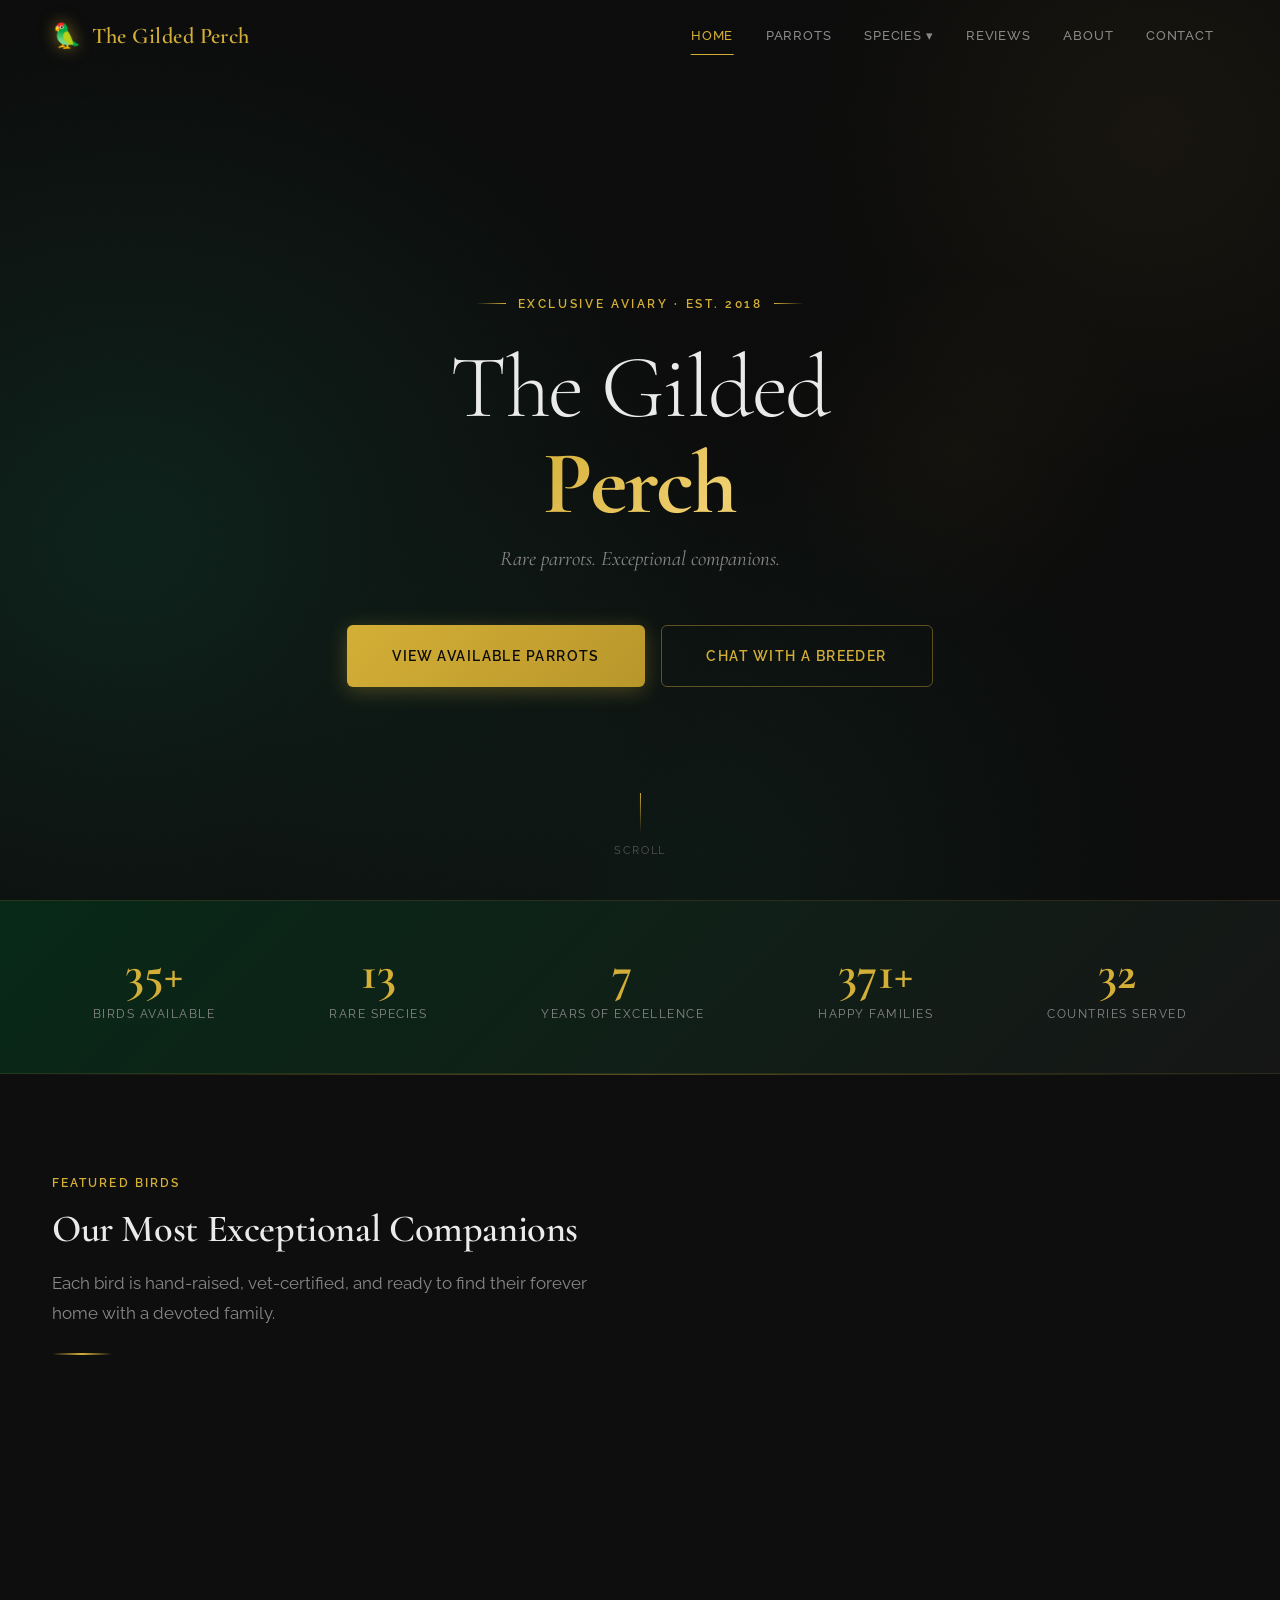
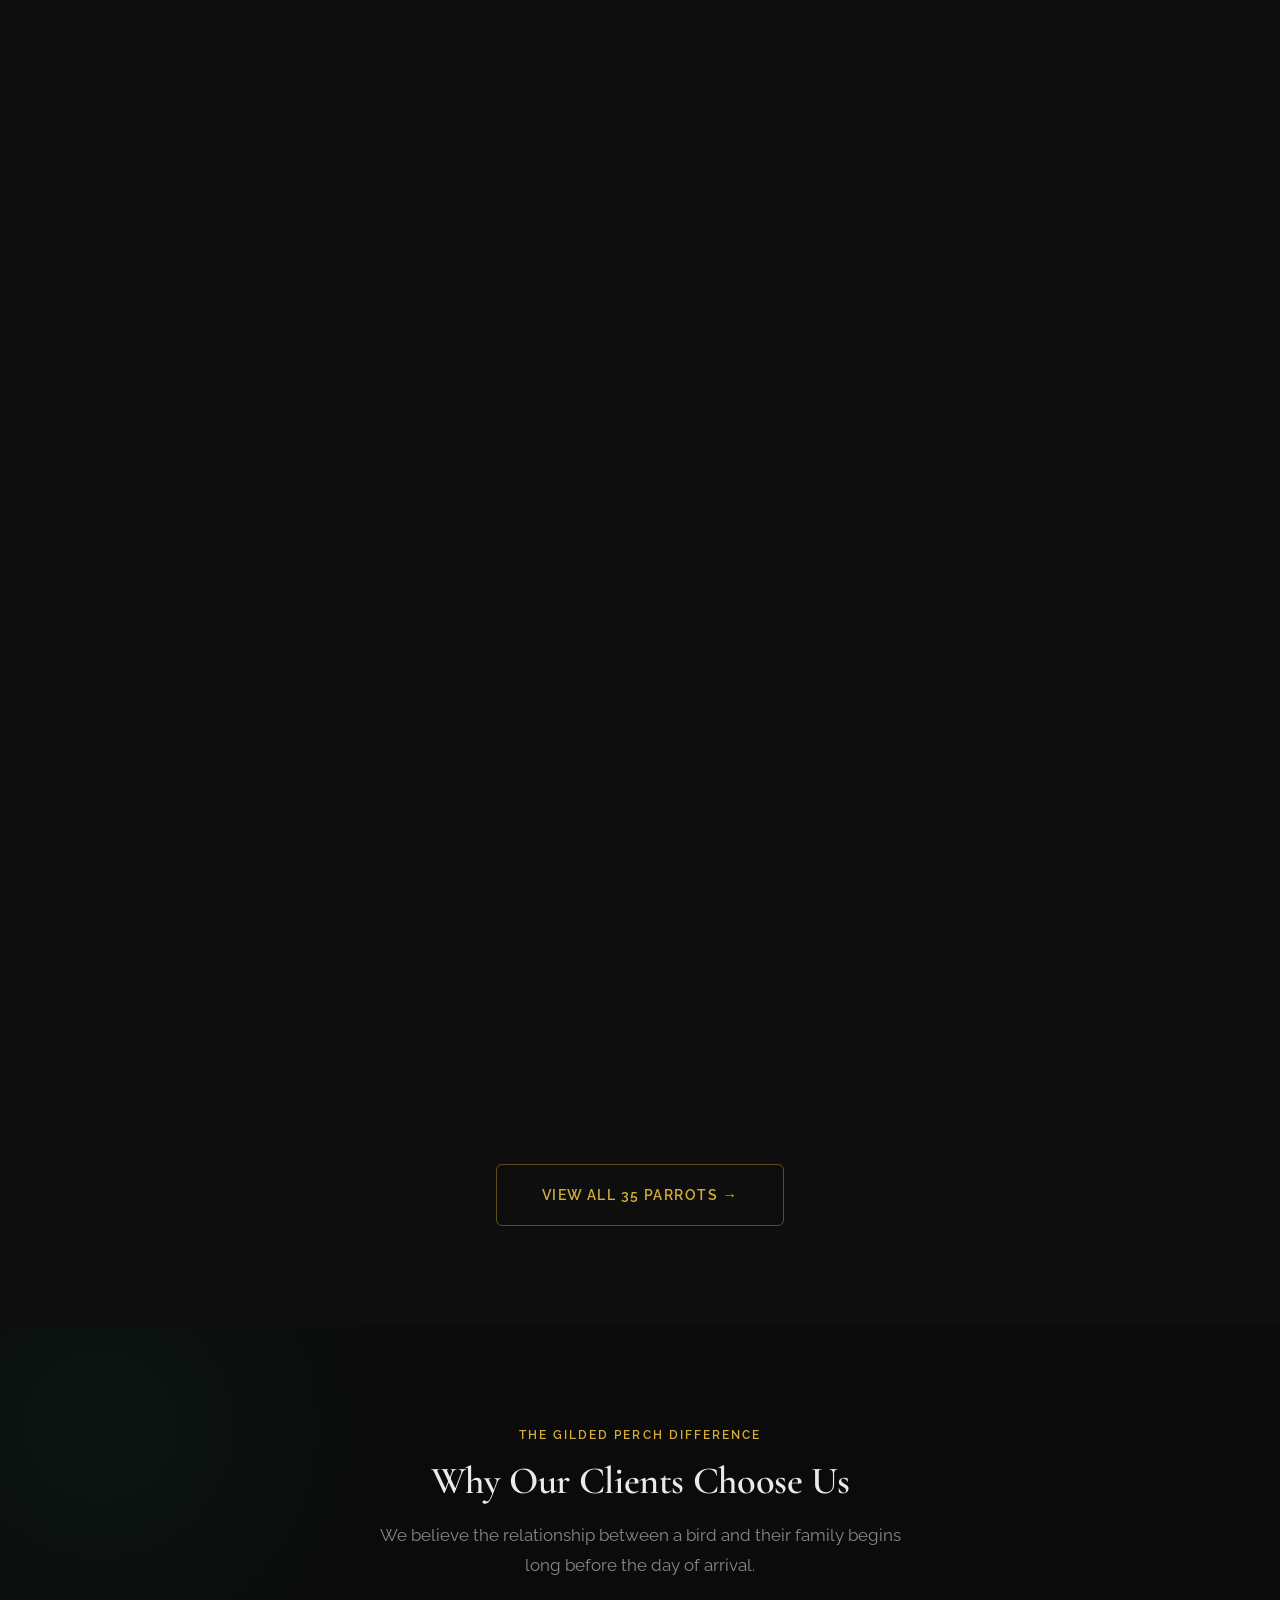
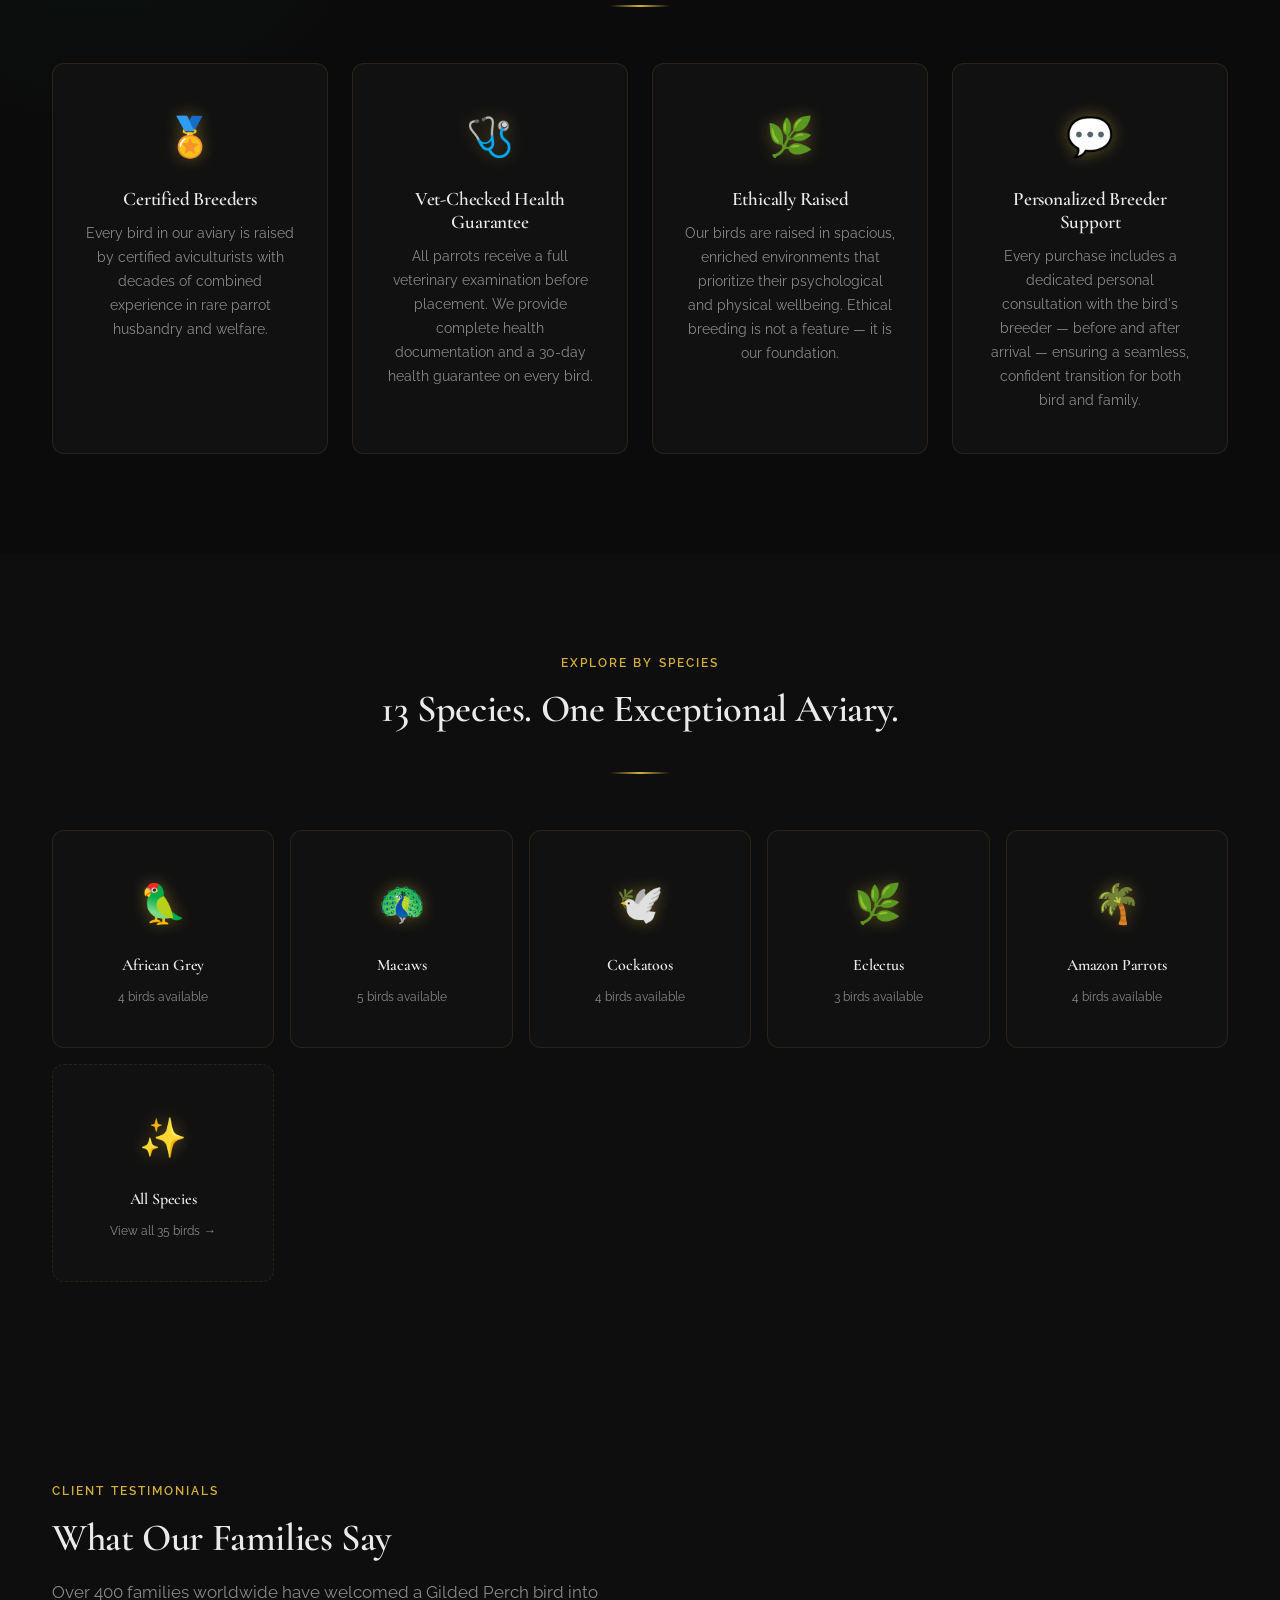
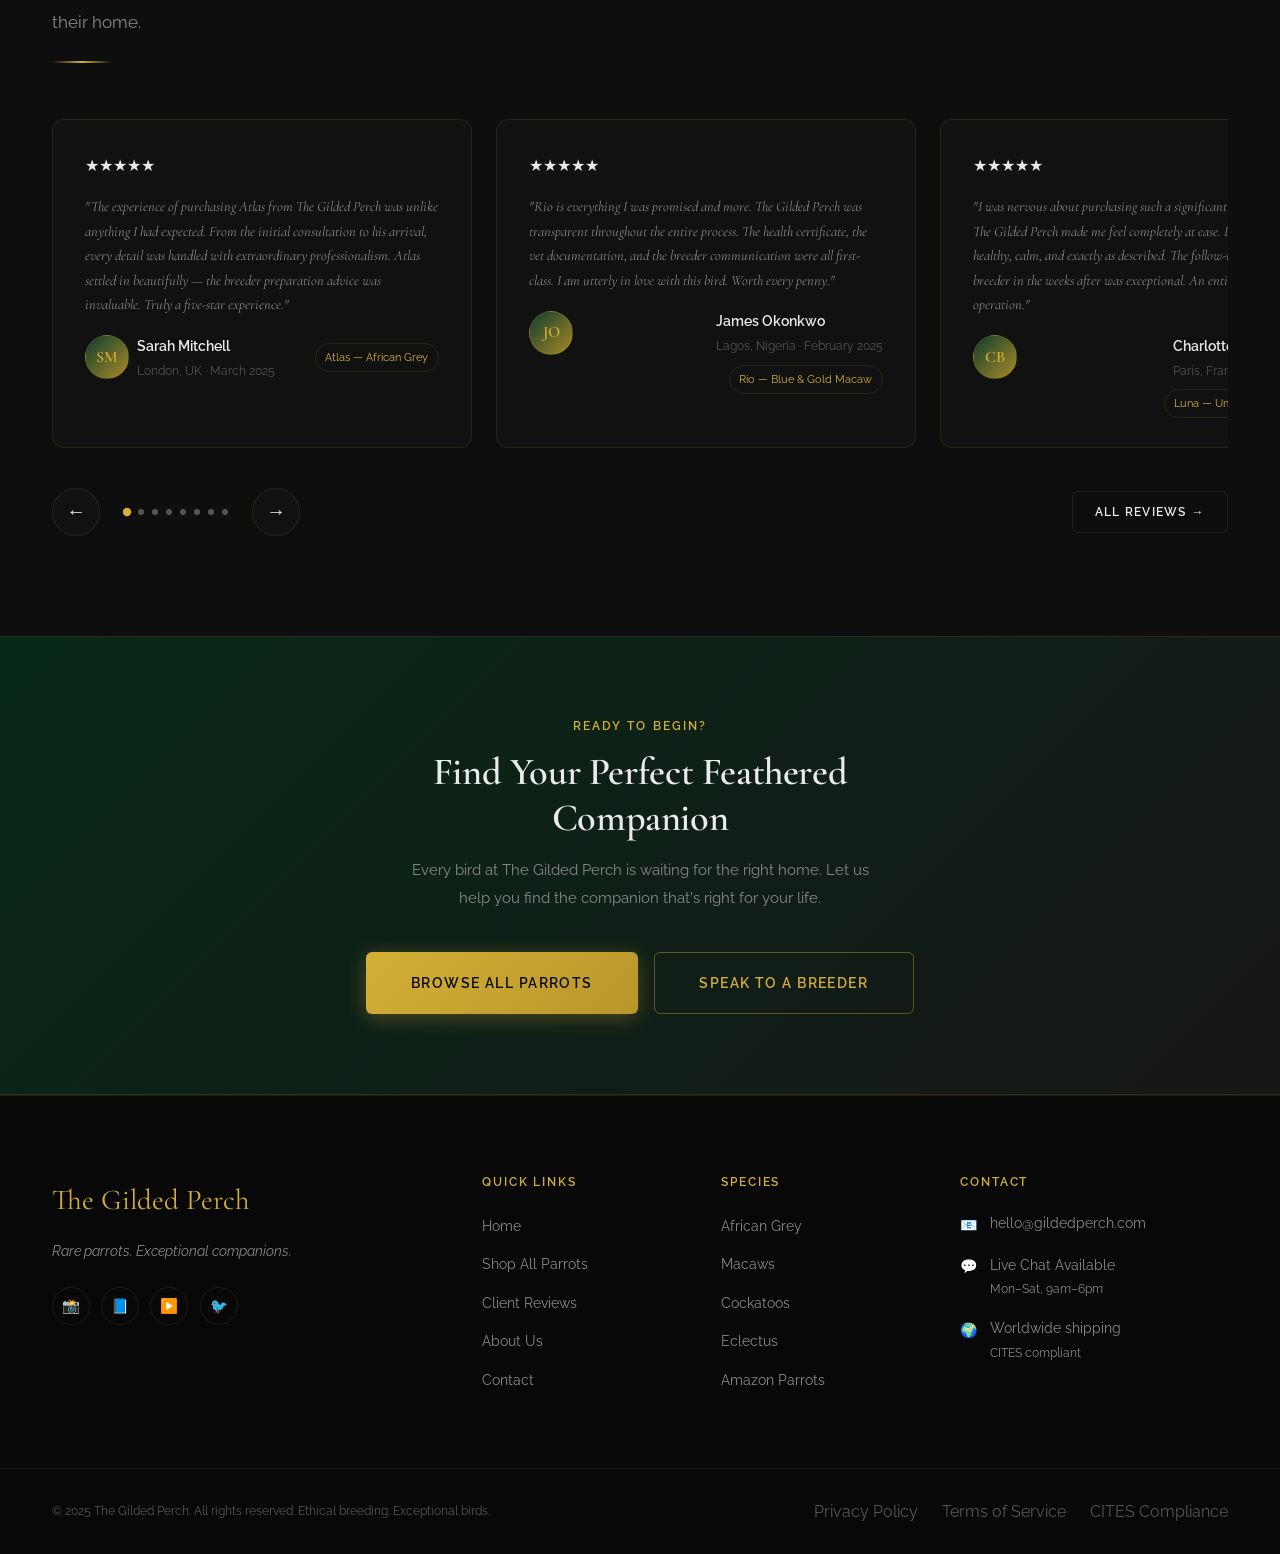
==== index.html @ 636ca077 "Add files via upload" ====
<!DOCTYPE html>
<html lang="en">
<head>
  <meta charset="UTF-8">
  <meta name="viewport" content="width=device-width, initial-scale=1.0">
  <meta name="description" content="The Gilded Perch — Exclusive online aviary offering rare, hand-raised parrots. African Greys, Macaws, Cockatoos, Eclectus and more. Ethically bred with lifetime breeder support.">
  <meta name="keywords" content="rare parrots for sale, African Grey parrot, Macaw for sale, Cockatoo, Eclectus, exotic birds, luxury aviary">
  <meta property="og:title" content="The Gilded Perch — Rare Parrots & Exceptional Companions">
  <meta property="og:description" content="Exclusive online aviary. Rare parrots, vet-certified health, personal breeder support.">
  <meta property="og:type" content="website">
  <title>The Gilded Perch — Rare Parrots & Exceptional Companions</title>
  <link rel="preconnect" href="https://fonts.googleapis.com">
  <link rel="preconnect" href="https://fonts.gstatic.com" crossorigin>
  <link rel="stylesheet" href="css/style.css">
  <!-- Tawk.to Live Chat -->
  <script type="text/javascript">
    var Tawk_API=Tawk_API||{}, Tawk_LoadStart=new Date();
    Tawk_API.onLoad = function() {
      Tawk_API.customStyle = {
        visibility: {
          desktop: { position: 'br', xOffset: 20, yOffset: 20 },
          mobile: { position: 'br', xOffset: 10, yOffset: 10 }
        }
      };
    };
    (function(){
      var s1=document.createElement("script"),s0=document.getElementsByTagName("script")[0];
      s1.async=true;
      s1.src='https://embed.tawk.to/69b69d5e1ff85f1c36fe4cf3/default';
      s1.charset='UTF-8';
      s1.setAttribute('crossorigin','*');
      s0.parentNode.insertBefore(s1,s0);
    })();
  </script>
  <!-- EmailJS -->
  <script src="https://cdn.jsdelivr.net/npm/@emailjs/browser@4/dist/email.min.js"></script>
  <script>emailjs.init("O_-rqFf7btgt78-zF");</script>
</head>
<body>

<!-- ══ NAVIGATION ══════════════════════════════════════════ -->
<nav class="nav" id="navbar" role="navigation" aria-label="Main navigation">
  <div class="nav-container">
    <a href="index.html" class="nav-logo" aria-label="The Gilded Perch Home">
      <span class="logo-icon" aria-hidden="true">🦜</span>
      <span class="logo-text">The Gilded Perch</span>
    </a>
    <ul class="nav-links" id="navLinks" role="menubar">
      <li role="none"><a href="index.html"  class="nav-link active" role="menuitem">Home</a></li>
      <li role="none"><a href="shop.html"   class="nav-link" role="menuitem">Parrots</a></li>
      <li class="dropdown" role="none">
        <a href="#" class="nav-link dropdown-toggle" role="menuitem" aria-haspopup="true">Species ▾</a>
        <ul class="dropdown-menu" role="menu">
          <li><a href="species/african-grey.html" role="menuitem">African Grey</a></li>
          <li><a href="species/macaws.html"        role="menuitem">Macaws</a></li>
          <li><a href="species/cockatoos.html"     role="menuitem">Cockatoos</a></li>
          <li><a href="species/eclectus.html"      role="menuitem">Eclectus</a></li>
          <li><a href="species/amazon.html"        role="menuitem">Amazon Parrots</a></li>
        </ul>
      </li>
      <li role="none"><a href="reviews.html" class="nav-link" role="menuitem">Reviews</a></li>
      <li role="none"><a href="about.html"   class="nav-link" role="menuitem">About</a></li>
      <li role="none"><a href="contact.html" class="nav-link" role="menuitem">Contact</a></li>
    </ul>
    <button class="nav-toggle" id="navToggle" aria-label="Toggle mobile menu" aria-expanded="false">
      <span></span><span></span><span></span>
    </button>
  </div>
</nav>

<!-- ══ HERO ════════════════════════════════════════════════ -->
<section class="hero" id="home" aria-label="Hero">
  <div class="hero-bg" aria-hidden="true"></div>
  <div class="hero-grain" aria-hidden="true"></div>

  <!-- Optional video background — add hero.mp4 to assets/ folder -->
  <!--
  <video class="hero-video" autoplay muted loop playsinline poster="assets/hero-poster.jpg" aria-hidden="true">
    <source src="assets/hero.mp4" type="video/mp4">
  </video>
  -->

  <!-- Animated bird silhouettes -->
  <div class="bird-silhouettes" aria-hidden="true">
    <svg class="bird-silhouette" viewBox="0 0 80 40" style="width:80px;height:40px;">
      <path d="M40 20 Q25 8 8 16 Q20 16 28 20 Q20 24 8 24 Q25 32 40 20Z M40 20 Q55 8 72 16 Q60 16 52 20 Q60 24 72 24 Q55 32 40 20Z"/>
    </svg>
    <svg class="bird-silhouette" viewBox="0 0 100 50" style="width:100px;height:50px;">
      <path d="M50 25 Q32 10 10 20 Q25 20 35 25 Q25 30 10 30 Q32 40 50 25Z M50 25 Q68 10 90 20 Q75 20 65 25 Q75 30 90 30 Q68 40 50 25Z"/>
    </svg>
    <svg class="bird-silhouette" viewBox="0 0 60 30" style="width:60px;height:30px;">
      <path d="M30 15 Q19 6 6 12 Q15 12 21 15 Q15 18 6 18 Q19 24 30 15Z M30 15 Q41 6 54 12 Q45 12 39 15 Q45 18 54 18 Q41 24 30 15Z"/>
    </svg>
    <svg class="bird-silhouette" viewBox="0 0 90 45" style="width:90px;height:45px;">
      <path d="M45 22 Q29 9 9 18 Q22 18 31 22 Q22 27 9 27 Q29 36 45 22Z M45 22 Q61 9 81 18 Q68 18 59 22 Q68 27 81 27 Q61 36 45 22Z"/>
    </svg>
  </div>

  <!-- Floating particles -->
  <div class="hero-particles" id="heroParticles" aria-hidden="true"></div>

  <!-- Content -->
  <div class="hero-content">
    <span class="hero-eyebrow">Exclusive Aviary · Est. 2018</span>
    <h1 class="hero-title">The Gilded<br><strong>Perch</strong></h1>
    <p class="hero-tagline">Rare parrots. Exceptional companions.</p>
    <div class="hero-buttons">
      <a href="shop.html" class="btn btn-gold btn-lg">View Available Parrots</a>
      <a href="contact.html" class="btn btn-outline btn-lg">Chat With a Breeder</a>
    </div>
  </div>

  <div class="hero-scroll" aria-hidden="true">
    <div class="scroll-line"></div>
    <span>Scroll</span>
  </div>
</section>

<!-- ══ STATS BAR ═══════════════════════════════════════════ -->
<div class="stats-bar">
  <div class="container">
    <div class="stats-grid">
      <div class="stat-item">
        <span class="stat-number" data-count="35" data-suffix="+">0+</span>
        <span class="stat-label">Birds Available</span>
      </div>
      <div class="stat-item">
        <span class="stat-number" data-count="13">0</span>
        <span class="stat-label">Rare Species</span>
      </div>
      <div class="stat-item">
        <span class="stat-number" data-count="7">0</span>
        <span class="stat-label">Years of Excellence</span>
      </div>
      <div class="stat-item">
        <span class="stat-number" data-count="400" data-suffix="+">0+</span>
        <span class="stat-label">Happy Families</span>
      </div>
      <div class="stat-item">
        <span class="stat-number" data-count="32">0</span>
        <span class="stat-label">Countries Served</span>
      </div>
    </div>
  </div>
</div>

<!-- ══ FEATURED PARROTS ═════════════════════════════════════ -->
<section class="featured-section section" id="featured" aria-labelledby="featuredTitle">
  <div class="container">
    <div class="section-header">
      <span class="section-label">Featured Birds</span>
      <h2 class="section-title" id="featuredTitle">Our Most Exceptional Companions</h2>
      <p class="section-subtitle">Each bird is hand-raised, vet-certified, and ready to find their forever home with a devoted family.</p>
      <span class="gold-divider left"></span>
    </div>
    <div class="featured-grid" id="featuredGrid" aria-label="Featured parrots">
      <!-- Dynamically populated by main.js -->
    </div>
    <div style="text-align:center;margin-top:3rem;">
      <a href="shop.html" class="btn btn-outline btn-lg">View All 35 Parrots →</a>
    </div>
  </div>
</section>

<!-- ══ WHY CHOOSE US ════════════════════════════════════════ -->
<section class="why-section section" id="why" aria-labelledby="whyTitle">
  <div class="container">
    <div class="section-header centered">
      <span class="section-label">The Gilded Perch Difference</span>
      <h2 class="section-title" id="whyTitle">Why Our Clients Choose Us</h2>
      <p class="section-subtitle">We believe the relationship between a bird and their family begins long before the day of arrival.</p>
      <span class="gold-divider"></span>
    </div>
    <div class="why-grid">
      <div class="why-card reveal stagger-1">
        <span class="why-icon" aria-hidden="true">🏅</span>
        <h3>Certified Breeders</h3>
        <p>Every bird in our aviary is raised by certified aviculturists with decades of combined experience in rare parrot husbandry and welfare.</p>
      </div>
      <div class="why-card reveal stagger-2">
        <span class="why-icon" aria-hidden="true">🩺</span>
        <h3>Vet-Checked Health Guarantee</h3>
        <p>All parrots receive a full veterinary examination before placement. We provide complete health documentation and a 30-day health guarantee on every bird.</p>
      </div>
      <div class="why-card reveal stagger-3">
        <span class="why-icon" aria-hidden="true">🌿</span>
        <h3>Ethically Raised</h3>
        <p>Our birds are raised in spacious, enriched environments that prioritize their psychological and physical wellbeing. Ethical breeding is not a feature — it is our foundation.</p>
      </div>
      <div class="why-card reveal stagger-4">
        <span class="why-icon" aria-hidden="true">💬</span>
        <h3>Personalized Breeder Support</h3>
        <p>Every purchase includes a dedicated personal consultation with the bird's breeder — before and after arrival — ensuring a seamless, confident transition for both bird and family.</p>
      </div>
    </div>
  </div>
</section>

<!-- ══ SPECIES SHOWCASE ══════════════════════════════════════ -->
<section class="section" style="background:var(--bg-section);" aria-labelledby="speciesShowcaseTitle">
  <div class="container">
    <div class="section-header centered">
      <span class="section-label">Explore by Species</span>
      <h2 class="section-title" id="speciesShowcaseTitle">13 Species. One Exceptional Aviary.</h2>
      <span class="gold-divider"></span>
    </div>
    <div style="display:grid;grid-template-columns:repeat(auto-fill,minmax(200px,1fr));gap:1rem;margin-top:1rem;">
      <a href="species/african-grey.html" class="why-card reveal stagger-1" style="text-decoration:none;cursor:pointer;">
        <span class="why-icon">🦜</span>
        <h3 style="font-size:1rem;">African Grey</h3>
        <p style="font-size:0.78rem;">4 birds available</p>
      </a>
      <a href="species/macaws.html" class="why-card reveal stagger-2" style="text-decoration:none;cursor:pointer;">
        <span class="why-icon">🦚</span>
        <h3 style="font-size:1rem;">Macaws</h3>
        <p style="font-size:0.78rem;">5 birds available</p>
      </a>
      <a href="species/cockatoos.html" class="why-card reveal stagger-3" style="text-decoration:none;cursor:pointer;">
        <span class="why-icon">🕊️</span>
        <h3 style="font-size:1rem;">Cockatoos</h3>
        <p style="font-size:0.78rem;">4 birds available</p>
      </a>
      <a href="species/eclectus.html" class="why-card reveal stagger-4" style="text-decoration:none;cursor:pointer;">
        <span class="why-icon">🌿</span>
        <h3 style="font-size:1rem;">Eclectus</h3>
        <p style="font-size:0.78rem;">3 birds available</p>
      </a>
      <a href="species/amazon.html" class="why-card reveal stagger-1" style="text-decoration:none;cursor:pointer;">
        <span class="why-icon">🌴</span>
        <h3 style="font-size:1rem;">Amazon Parrots</h3>
        <p style="font-size:0.78rem;">4 birds available</p>
      </a>
      <a href="shop.html" class="why-card reveal stagger-2" style="text-decoration:none;cursor:pointer;border-style:dashed;">
        <span class="why-icon">✨</span>
        <h3 style="font-size:1rem;">All Species</h3>
        <p style="font-size:0.78rem;">View all 35 birds →</p>
      </a>
    </div>
  </div>
</section>

<!-- ══ GOOGLE REVIEWS ════════════════════════════════════════ -->
<section class="reviews-section section" id="reviews" aria-labelledby="reviewsTitle">
  <div class="container">
    <div class="section-header">
      <span class="section-label">Client Testimonials</span>
      <h2 class="section-title" id="reviewsTitle">What Our Families Say</h2>
      <p class="section-subtitle">Over 400 families worldwide have welcomed a Gilded Perch bird into their home.</p>
      <span class="gold-divider left"></span>
    </div>

    <div class="reviews-slider-wrapper">
      <div class="reviews-track" id="reviewsTrack" style="transition:transform 0.6s cubic-bezier(0.4,0,0.2,1);">
        <!-- Dynamically populated by main.js -->
      </div>
    </div>

    <div class="slider-controls">
      <button class="slider-btn" id="sliderPrev" aria-label="Previous review">←</button>
      <div class="slider-dots" id="sliderDots" role="tablist" aria-label="Review navigation"></div>
      <button class="slider-btn" id="sliderNext" aria-label="Next review">→</button>
      <a href="reviews.html" class="btn btn-ghost btn-sm" style="margin-left:auto;">All Reviews →</a>
    </div>
  </div>
</section>

<!-- ══ CTA BANNER ═══════════════════════════════════════════ -->
<section style="background:linear-gradient(135deg,var(--secondary-dim) 0%,var(--bg-elevated) 100%);padding:80px 0;border-top:1px solid var(--border);border-bottom:1px solid var(--border);" aria-label="Call to action">
  <div class="container" style="text-align:center;">
    <span class="section-label">Ready to Begin?</span>
    <h2 class="section-title" style="max-width:500px;margin:0 auto 1rem;">Find Your Perfect Feathered Companion</h2>
    <p style="max-width:480px;margin:0 auto 2.5rem;color:var(--text-muted);font-size:0.95rem;">Every bird at The Gilded Perch is waiting for the right home. Let us help you find the companion that's right for your life.</p>
    <div style="display:flex;gap:1rem;justify-content:center;flex-wrap:wrap;">
      <a href="shop.html" class="btn btn-gold btn-lg">Browse All Parrots</a>
      <a href="contact.html" class="btn btn-outline btn-lg">Speak to a Breeder</a>
    </div>
  </div>
</section>

<!-- ══ FOOTER ════════════════════════════════════════════════ -->
<footer class="footer" role="contentinfo">
  <div class="container">
    <div class="footer-grid">
      <div>
        <div class="footer-logo-text">The Gilded Perch</div>
        <p class="footer-tagline">Rare parrots. Exceptional companions.</p>
        <div class="footer-social">
          <a href="#" class="social-link" aria-label="Instagram">📸</a>
          <a href="#" class="social-link" aria-label="Facebook">📘</a>
          <a href="#" class="social-link" aria-label="YouTube">▶️</a>
          <a href="#" class="social-link" aria-label="Twitter">🐦</a>
        </div>
      </div>
      <div class="footer-col">
        <h4>Quick Links</h4>
        <ul>
          <li><a href="index.html">Home</a></li>
          <li><a href="shop.html">Shop All Parrots</a></li>
          <li><a href="reviews.html">Client Reviews</a></li>
          <li><a href="about.html">About Us</a></li>
          <li><a href="contact.html">Contact</a></li>
        </ul>
      </div>
      <div class="footer-col">
        <h4>Species</h4>
        <ul>
          <li><a href="species/african-grey.html">African Grey</a></li>
          <li><a href="species/macaws.html">Macaws</a></li>
          <li><a href="species/cockatoos.html">Cockatoos</a></li>
          <li><a href="species/eclectus.html">Eclectus</a></li>
          <li><a href="species/amazon.html">Amazon Parrots</a></li>
        </ul>
      </div>
      <div class="footer-col">
        <h4>Contact</h4>
        <div class="footer-contact-item">
          <span class="icon">📧</span>
          <span>hello@gildedperch.com</span>
        </div>
        <div class="footer-contact-item">
          <span class="icon">💬</span>
          <span>Live Chat Available<br><small>Mon–Sat, 9am–6pm</small></span>
        </div>
        <div class="footer-contact-item">
          <span class="icon">🌍</span>
          <span>Worldwide shipping<br><small>CITES compliant</small></span>
        </div>
      </div>
    </div>
  </div>
  <div class="footer-bottom">
    <div class="container" style="display:flex;align-items:center;justify-content:space-between;flex-wrap:wrap;gap:1rem;width:100%;">
      <p>© 2025 The Gilded Perch. All rights reserved. Ethical breeding. Exceptional birds.</p>
      <div class="footer-bottom-links">
        <a href="#">Privacy Policy</a>
        <a href="#">Terms of Service</a>
        <a href="#">CITES Compliance</a>
      </div>
    </div>
  </div>
</footer>

<!-- Scripts -->
<script src="js/data.js"></script>
<script src="js/main.js"></script>
</body>
</html>
---- css/style.css ----
/* ============================================================
   THE GILDED PERCH — Master Stylesheet
   Luxury Dark-Theme Exotic Bird Boutique
   ============================================================ */

@import url('https://fonts.googleapis.com/css2?family=Cormorant+Garamond:ital,wght@0,300;0,400;0,600;0,700;1,300;1,400&family=Raleway:wght@300;400;500;600&display=swap');

/* ── 1. CSS VARIABLES ──────────────────────────────────────── */
:root {
  --bg:           #0B0B0B;
  --bg-card:      #111111;
  --bg-elevated:  #161616;
  --bg-section:   #0e0e0e;
  --accent:       #D4AF37;
  --accent-dim:   #a88a26;
  --accent-glow:  rgba(212, 175, 55, 0.15);
  --accent-glow2: rgba(212, 175, 55, 0.08);
  --secondary:    #0F3D2E;
  --secondary-dim:#082918;
  --text:         #EAEAEA;
  --text-muted:   #888888;
  --text-dim:     #555555;
  --border:       rgba(212, 175, 55, 0.12);
  --border-hover: rgba(212, 175, 55, 0.40);
  --shadow-sm:    0 4px 16px rgba(0,0,0,0.4);
  --shadow-md:    0 8px 32px rgba(0,0,0,0.5);
  --shadow-lg:    0 20px 60px rgba(0,0,0,0.6);
  --shadow-gold:  0 20px 60px rgba(212, 175, 55, 0.12);
  --radius-sm:    6px;
  --radius:       12px;
  --radius-lg:    20px;
  --font-serif:   'Cormorant Garamond', Georgia, serif;
  --font-sans:    'Raleway', sans-serif;
  --nav-h:        72px;
  --transition:   0.3s cubic-bezier(0.4, 0, 0.2, 1);
  --transition-slow: 0.6s cubic-bezier(0.4, 0, 0.2, 1);
}

/* ── 2. RESET & BASE ───────────────────────────────────────── */
*, *::before, *::after { box-sizing: border-box; margin: 0; padding: 0; }

html {
  scroll-behavior: smooth;
  font-size: 16px;
  -webkit-text-size-adjust: 100%;
}

body {
  background-color: var(--bg);
  color: var(--text);
  font-family: var(--font-sans);
  font-weight: 400;
  line-height: 1.7;
  overflow-x: hidden;
  -webkit-font-smoothing: antialiased;
  -moz-osx-font-smoothing: grayscale;
}

img { display: block; max-width: 100%; height: auto; }
a { color: inherit; text-decoration: none; }
ul { list-style: none; }
button { cursor: pointer; border: none; background: none; font-family: inherit; }
input, select, textarea { font-family: inherit; font-size: inherit; }

/* ── 3. CUSTOM SCROLLBAR ───────────────────────────────────── */
::-webkit-scrollbar { width: 6px; }
::-webkit-scrollbar-track { background: var(--bg); }
::-webkit-scrollbar-thumb { background: var(--accent-dim); border-radius: 3px; }
::-webkit-scrollbar-thumb:hover { background: var(--accent); }

/* ── 4. TYPOGRAPHY ─────────────────────────────────────────── */
h1, h2, h3, h4, h5, h6 {
  font-family: var(--font-serif);
  font-weight: 600;
  line-height: 1.2;
  color: var(--text);
  letter-spacing: -0.01em;
}
h1 { font-size: clamp(2.4rem, 5vw, 4.2rem); }
h2 { font-size: clamp(1.8rem, 3vw, 2.8rem); }
h3 { font-size: clamp(1.3rem, 2vw, 1.8rem); }
h4 { font-size: 1.2rem; font-weight: 500; }

p { color: var(--text-muted); line-height: 1.8; }
strong { color: var(--text); font-weight: 600; }

.section-label {
  font-family: var(--font-sans);
  font-size: 0.72rem;
  font-weight: 600;
  letter-spacing: 0.18em;
  text-transform: uppercase;
  color: var(--accent);
  display: block;
  margin-bottom: 0.8rem;
}

.section-title {
  font-family: var(--font-serif);
  margin-bottom: 1rem;
}

.section-subtitle {
  color: var(--text-muted);
  font-size: 1.05rem;
  max-width: 560px;
  line-height: 1.8;
}

/* ── 5. LAYOUT UTILITIES ───────────────────────────────────── */
.container {
  max-width: 1240px;
  margin: 0 auto;
  padding: 0 2rem;
}
.container-wide {
  max-width: 1440px;
  margin: 0 auto;
  padding: 0 2rem;
}

.section {
  padding: 100px 0;
}
.section-header {
  margin-bottom: 3.5rem;
}
.section-header.centered {
  text-align: center;
  display: flex;
  flex-direction: column;
  align-items: center;
}

.gold-divider {
  display: block;
  width: 60px;
  height: 2px;
  background: linear-gradient(90deg, transparent, var(--accent), transparent);
  margin: 1.5rem auto 0;
}
.gold-divider.left { margin-left: 0; }

/* ── 6. BUTTONS ────────────────────────────────────────────── */
.btn {
  display: inline-flex;
  align-items: center;
  gap: 0.5rem;
  padding: 0.85rem 2.2rem;
  border-radius: var(--radius-sm);
  font-family: var(--font-sans);
  font-size: 0.85rem;
  font-weight: 600;
  letter-spacing: 0.1em;
  text-transform: uppercase;
  transition: var(--transition);
  position: relative;
  overflow: hidden;
  white-space: nowrap;
}

.btn::before {
  content: '';
  position: absolute;
  inset: 0;
  background: rgba(255,255,255,0.05);
  opacity: 0;
  transition: opacity var(--transition);
}
.btn:hover::before { opacity: 1; }

.btn-gold {
  background: linear-gradient(135deg, var(--accent) 0%, #B8962A 100%);
  color: #0B0B0B;
  box-shadow: 0 4px 20px rgba(212,175,55,0.3);
}
.btn-gold:hover {
  box-shadow: 0 8px 32px rgba(212,175,55,0.5);
  transform: translateY(-2px);
}
.btn-gold:active { transform: translateY(0); }

.btn-outline {
  background: transparent;
  color: var(--accent);
  border: 1px solid var(--border-hover);
}
.btn-outline:hover {
  background: var(--accent-glow);
  border-color: var(--accent);
  transform: translateY(-2px);
}

.btn-ghost {
  background: transparent;
  color: var(--text);
  border: 1px solid var(--border);
}
.btn-ghost:hover {
  border-color: var(--accent);
  color: var(--accent);
}

.btn-lg {
  padding: 1.1rem 2.8rem;
  font-size: 0.9rem;
}
.btn-sm {
  padding: 0.6rem 1.4rem;
  font-size: 0.78rem;
}
.btn-full { width: 100%; justify-content: center; }

/* ── 7. NAVBAR ─────────────────────────────────────────────── */
.nav {
  position: fixed;
  top: 0;
  left: 0;
  right: 0;
  z-index: 1000;
  height: var(--nav-h);
  transition: background var(--transition), box-shadow var(--transition), backdrop-filter var(--transition);
}

.nav.scrolled {
  background: rgba(11,11,11,0.92);
  backdrop-filter: blur(20px);
  -webkit-backdrop-filter: blur(20px);
  box-shadow: 0 1px 0 var(--border), 0 8px 32px rgba(0,0,0,0.4);
}

.nav-container {
  max-width: 1240px;
  margin: 0 auto;
  padding: 0 2rem;
  height: 100%;
  display: flex;
  align-items: center;
  justify-content: space-between;
}

.nav-logo {
  display: flex;
  align-items: center;
  gap: 0.6rem;
  transition: opacity var(--transition);
}
.nav-logo:hover { opacity: 0.85; }

.logo-icon {
  font-size: 1.5rem;
  filter: drop-shadow(0 0 8px rgba(212,175,55,0.6));
}

.logo-text {
  font-family: var(--font-serif);
  font-size: 1.4rem;
  font-weight: 600;
  color: var(--accent);
  letter-spacing: 0.02em;
}

.nav-links {
  display: flex;
  align-items: center;
  gap: 0.25rem;
}

.nav-link {
  display: inline-block;
  padding: 0.5rem 0.9rem;
  font-size: 0.82rem;
  font-weight: 500;
  letter-spacing: 0.06em;
  text-transform: uppercase;
  color: var(--text-muted);
  transition: color var(--transition);
  position: relative;
}
.nav-link::after {
  content: '';
  position: absolute;
  bottom: 0;
  left: 50%;
  transform: translateX(-50%);
  width: 0;
  height: 1px;
  background: var(--accent);
  transition: width var(--transition);
}
.nav-link:hover, .nav-link.active { color: var(--accent); }
.nav-link:hover::after, .nav-link.active::after { width: 60%; }

/* Dropdown */
.dropdown { position: relative; }
.dropdown-menu {
  position: absolute;
  top: calc(100% + 0.5rem);
  left: 0;
  background: rgba(17,17,17,0.97);
  border: 1px solid var(--border);
  border-radius: var(--radius);
  min-width: 220px;
  padding: 0.5rem;
  opacity: 0;
  visibility: hidden;
  transform: translateY(-8px);
  transition: opacity var(--transition), transform var(--transition), visibility var(--transition);
  backdrop-filter: blur(20px);
  box-shadow: var(--shadow-md);
}
.dropdown:hover .dropdown-menu {
  opacity: 1;
  visibility: visible;
  transform: translateY(0);
}
.dropdown-menu a {
  display: block;
  padding: 0.6rem 1rem;
  font-size: 0.83rem;
  color: var(--text-muted);
  border-radius: var(--radius-sm);
  transition: background var(--transition), color var(--transition);
  letter-spacing: 0.03em;
}
.dropdown-menu a:hover {
  background: var(--accent-glow);
  color: var(--accent);
}

/* Mobile toggle */
.nav-toggle {
  display: none;
  flex-direction: column;
  gap: 5px;
  padding: 8px;
  cursor: pointer;
  z-index: 10;
}
.nav-toggle span {
  display: block;
  width: 24px;
  height: 1.5px;
  background: var(--text);
  transition: var(--transition);
  transform-origin: center;
}
.nav-toggle.open span:nth-child(1) { transform: translateY(6.5px) rotate(45deg); }
.nav-toggle.open span:nth-child(2) { opacity: 0; transform: scaleX(0); }
.nav-toggle.open span:nth-child(3) { transform: translateY(-6.5px) rotate(-45deg); }

/* ── 8. HERO SECTION ───────────────────────────────────────── */
.hero {
  position: relative;
  min-height: 100vh;
  display: flex;
  align-items: center;
  justify-content: center;
  overflow: hidden;
  background: var(--bg);
}

.hero-bg {
  position: absolute;
  inset: 0;
  background:
    radial-gradient(ellipse 70% 90% at 10% 60%, rgba(15,61,46,0.45) 0%, transparent 65%),
    radial-gradient(ellipse 50% 70% at 90% 15%, rgba(212,175,55,0.06) 0%, transparent 55%),
    radial-gradient(ellipse 60% 80% at 55% 95%, rgba(15,61,46,0.25) 0%, transparent 60%),
    radial-gradient(ellipse 30% 40% at 75% 50%, rgba(212,175,55,0.04) 0%, transparent 50%);
  animation: ambientPulse 14s ease-in-out infinite alternate;
}

@keyframes ambientPulse {
  0%   { opacity: 0.8; transform: scale(1); }
  100% { opacity: 1;   transform: scale(1.04); }
}

/* Animated gold grain overlay */
.hero-grain {
  position: absolute;
  inset: 0;
  background-image: url("data:image/svg+xml,%3Csvg viewBox='0 0 512 512' xmlns='http://www.w3.org/2000/svg'%3E%3Cfilter id='n'%3E%3CfeTurbulence type='fractalNoise' baseFrequency='0.75' numOctaves='4' stitchTiles='stitch'/%3E%3C/filter%3E%3Crect width='100%25' height='100%25' filter='url(%23n)' opacity='0.035'/%3E%3C/svg%3E");
  opacity: 0.4;
  pointer-events: none;
}

/* Video background (optional — replace src) */
.hero-video {
  position: absolute;
  inset: 0;
  width: 100%;
  height: 100%;
  object-fit: cover;
  opacity: 0.25;
  z-index: 0;
}

/* Bird silhouettes */
.bird-silhouettes {
  position: absolute;
  inset: 0;
  pointer-events: none;
  overflow: hidden;
}
.bird-silhouette {
  position: absolute;
  opacity: 0;
  fill: var(--accent);
  animation: birdFly linear infinite;
}
.bird-silhouette:nth-child(1) { top: 20%; animation-duration: 28s; animation-delay: 0s;   transform: scale(0.8); }
.bird-silhouette:nth-child(2) { top: 45%; animation-duration: 35s; animation-delay: 7s;   transform: scale(1.1); }
.bird-silhouette:nth-child(3) { top: 65%; animation-duration: 32s; animation-delay: 14s;  transform: scale(0.6); }
.bird-silhouette:nth-child(4) { top: 30%; animation-duration: 40s; animation-delay: 20s;  transform: scale(0.9); }

@keyframes birdFly {
  0%   { transform: translateX(-250px) translateY(0)    scaleX(-1); opacity: 0; }
  5%   { opacity: 0.06; }
  95%  { opacity: 0.06; }
  100% { transform: translateX(calc(100vw + 250px)) translateY(-80px) scaleX(-1); opacity: 0; }
}

/* Floating gold particles */
.hero-particles {
  position: absolute;
  inset: 0;
  pointer-events: none;
}
.particle {
  position: absolute;
  width: 2px;
  height: 2px;
  background: var(--accent);
  border-radius: 50%;
  opacity: 0;
  animation: particleFloat linear infinite;
}
@keyframes particleFloat {
  0%   { transform: translateY(100vh) scale(0); opacity: 0; }
  10%  { opacity: 0.6; }
  90%  { opacity: 0.2; }
  100% { transform: translateY(-100px) scale(1); opacity: 0; }
}

.hero-content {
  position: relative;
  z-index: 2;
  text-align: center;
  max-width: 800px;
  padding: 0 2rem;
  padding-top: var(--nav-h);
}

.hero-eyebrow {
  display: inline-flex;
  align-items: center;
  gap: 0.7rem;
  font-size: 0.75rem;
  font-weight: 600;
  letter-spacing: 0.22em;
  text-transform: uppercase;
  color: var(--accent);
  margin-bottom: 1.6rem;
  opacity: 0;
  animation: fadeUp 0.8s 0.3s forwards;
}
.hero-eyebrow::before,
.hero-eyebrow::after {
  content: '';
  display: block;
  width: 30px;
  height: 1px;
  background: linear-gradient(90deg, transparent, var(--accent));
}
.hero-eyebrow::after { transform: rotate(180deg); }

.hero-title {
  font-family: var(--font-serif);
  font-size: clamp(3rem, 7vw, 6rem);
  font-weight: 300;
  color: var(--text);
  line-height: 1.08;
  letter-spacing: -0.02em;
  margin-bottom: 0.4rem;
  opacity: 0;
  animation: fadeUp 0.8s 0.5s forwards;
}

.hero-title strong {
  font-weight: 700;
  background: linear-gradient(135deg, var(--accent) 0%, #F0D070 50%, var(--accent) 100%);
  background-size: 200% auto;
  -webkit-background-clip: text;
  -webkit-text-fill-color: transparent;
  background-clip: text;
  animation: shimmerText 4s linear 1.5s infinite;
}

@keyframes shimmerText {
  0%   { background-position: 0% center; }
  100% { background-position: 200% center; }
}

.hero-tagline {
  font-family: var(--font-serif);
  font-size: clamp(1rem, 2vw, 1.3rem);
  font-style: italic;
  color: var(--text-muted);
  margin-bottom: 3rem;
  opacity: 0;
  animation: fadeUp 0.8s 0.7s forwards;
}

.hero-buttons {
  display: flex;
  gap: 1rem;
  justify-content: center;
  flex-wrap: wrap;
  opacity: 0;
  animation: fadeUp 0.8s 0.9s forwards;
}

.hero-scroll {
  position: absolute;
  bottom: 2.5rem;
  left: 50%;
  transform: translateX(-50%);
  z-index: 2;
  display: flex;
  flex-direction: column;
  align-items: center;
  gap: 0.5rem;
  font-size: 0.7rem;
  letter-spacing: 0.15em;
  text-transform: uppercase;
  color: var(--text-dim);
  animation: fadeIn 1s 1.5s both;
}
.scroll-line {
  width: 1px;
  height: 40px;
  background: linear-gradient(180deg, var(--accent), transparent);
  animation: scrollPulse 2s ease-in-out infinite;
}
@keyframes scrollPulse {
  0%, 100% { opacity: 0.3; transform: scaleY(1); }
  50%       { opacity: 1;   transform: scaleY(1.1); }
}

/* ── 9. FEATURED PARROTS ───────────────────────────────────── */
.featured-section {
  background: var(--bg-section);
  position: relative;
}
.featured-section::before {
  content: '';
  position: absolute;
  top: 0;
  left: 0;
  right: 0;
  height: 1px;
  background: linear-gradient(90deg, transparent, var(--border-hover), transparent);
}

.featured-grid {
  display: grid;
  grid-template-columns: repeat(auto-fill, minmax(300px, 1fr));
  gap: 1.5rem;
}

/* ── 10. PARROT CARDS ──────────────────────────────────────── */
.parrot-card {
  background: var(--bg-card);
  border: 1px solid var(--border);
  border-radius: var(--radius);
  overflow: hidden;
  transition: transform var(--transition), box-shadow var(--transition), border-color var(--transition);
  display: flex;
  flex-direction: column;
  position: relative;
}

.parrot-card:hover {
  transform: translateY(-8px);
  box-shadow: var(--shadow-gold);
  border-color: var(--border-hover);
}

.parrot-card-img-wrap {
  position: relative;
  overflow: hidden;
  aspect-ratio: 1 / 1;
  background: var(--bg-elevated);
}

.parrot-card-img {
  width: 100%;
  height: 100%;
  object-fit: cover;
  transition: transform var(--transition-slow);
  display: block;
}
.parrot-card:hover .parrot-card-img { transform: scale(1.07); }

.card-badge {
  position: absolute;
  top: 1rem;
  right: 1rem;
  background: var(--accent);
  color: #0B0B0B;
  font-size: 0.65rem;
  font-weight: 700;
  letter-spacing: 0.12em;
  text-transform: uppercase;
  padding: 0.3rem 0.7rem;
  border-radius: 2rem;
  z-index: 2;
}
.card-badge.available { background: var(--accent); }
.card-badge.featured { background: var(--secondary); color: var(--accent); border: 1px solid var(--border); }

.parrot-card-body {
  padding: 1.4rem 1.5rem 1.8rem;
  flex: 1;
  display: flex;
  flex-direction: column;
}

.parrot-card-species {
  font-size: 0.72rem;
  font-weight: 600;
  letter-spacing: 0.14em;
  text-transform: uppercase;
  color: var(--accent);
  margin-bottom: 0.4rem;
}

.parrot-card-name {
  font-family: var(--font-serif);
  font-size: 1.45rem;
  font-weight: 600;
  color: var(--text);
  margin-bottom: 0.8rem;
  line-height: 1.2;
}

.parrot-card-meta {
  display: flex;
  gap: 1.2rem;
  margin-bottom: 1rem;
  flex-wrap: wrap;
}
.meta-item {
  display: flex;
  align-items: center;
  gap: 0.35rem;
  font-size: 0.8rem;
  color: var(--text-muted);
}
.meta-item .meta-icon { font-size: 0.85rem; opacity: 0.7; }

.parrot-card-price {
  font-family: var(--font-serif);
  font-size: 1.7rem;
  font-weight: 600;
  color: var(--accent);
  margin-top: auto;
  margin-bottom: 1.2rem;
}
.price-currency {
  font-size: 1.1rem;
  font-weight: 300;
  vertical-align: top;
  margin-top: 0.3rem;
  display: inline-block;
}

/* ── 11. WHY CHOOSE US ─────────────────────────────────────── */
.why-section {
  background: var(--bg);
  position: relative;
  overflow: hidden;
}
.why-section::before {
  content: '';
  position: absolute;
  top: -200px;
  left: -200px;
  width: 600px;
  height: 600px;
  background: radial-gradient(circle, rgba(15,61,46,0.2) 0%, transparent 70%);
  pointer-events: none;
}

.why-grid {
  display: grid;
  grid-template-columns: repeat(auto-fill, minmax(250px, 1fr));
  gap: 1.5rem;
}

.why-card {
  background: var(--bg-card);
  border: 1px solid var(--border);
  border-radius: var(--radius);
  padding: 2.5rem 2rem;
  text-align: center;
  transition: border-color var(--transition), transform var(--transition), box-shadow var(--transition);
  position: relative;
  overflow: hidden;
}
.why-card::before {
  content: '';
  position: absolute;
  bottom: 0;
  left: 0;
  right: 0;
  height: 2px;
  background: linear-gradient(90deg, transparent, var(--accent), transparent);
  opacity: 0;
  transition: opacity var(--transition);
}
.why-card:hover {
  border-color: var(--border-hover);
  transform: translateY(-4px);
  box-shadow: var(--shadow-gold);
}
.why-card:hover::before { opacity: 1; }

.why-icon {
  font-size: 2.4rem;
  margin-bottom: 1.2rem;
  display: block;
  filter: drop-shadow(0 0 8px rgba(212,175,55,0.4));
}
.why-card h3 {
  font-family: var(--font-serif);
  font-size: 1.2rem;
  color: var(--text);
  margin-bottom: 0.7rem;
}
.why-card p {
  font-size: 0.88rem;
  line-height: 1.7;
  color: var(--text-muted);
}

/* ── 12. STATS BAR ─────────────────────────────────────────── */
.stats-bar {
  background: linear-gradient(135deg, var(--secondary-dim) 0%, var(--bg-elevated) 100%);
  border-top: 1px solid var(--border);
  border-bottom: 1px solid var(--border);
  padding: 3rem 0;
  overflow: hidden;
}
.stats-grid {
  display: flex;
  justify-content: space-around;
  flex-wrap: wrap;
  gap: 2rem;
}
.stat-item {
  text-align: center;
}
.stat-number {
  font-family: var(--font-serif);
  font-size: 3rem;
  font-weight: 700;
  color: var(--accent);
  line-height: 1;
  display: block;
}
.stat-label {
  font-size: 0.78rem;
  letter-spacing: 0.12em;
  text-transform: uppercase;
  color: var(--text-muted);
  margin-top: 0.4rem;
  display: block;
}

/* ── 13. REVIEWS SLIDER ────────────────────────────────────── */
.reviews-section {
  background: var(--bg-section);
  overflow: hidden;
  position: relative;
}

.reviews-slider-wrapper {
  position: relative;
  overflow: hidden;
}
.reviews-track {
  display: flex;
  gap: 1.5rem;
  transition: transform 0.6s cubic-bezier(0.4, 0, 0.2, 1);
}
.review-card {
  min-width: 420px;
  max-width: 420px;
  background: var(--bg-card);
  border: 1px solid var(--border);
  border-radius: var(--radius);
  padding: 2rem 2rem 1.8rem;
  flex-shrink: 0;
  position: relative;
  transition: border-color var(--transition);
}
.review-card:hover { border-color: var(--border-hover); }

.review-stars {
  display: flex;
  gap: 0.2rem;
  margin-bottom: 1rem;
}
.star { color: var(--accent); font-size: 1rem; }

.review-text {
  font-family: var(--font-serif);
  font-size: 1.05rem;
  font-style: italic;
  color: var(--text);
  line-height: 1.75;
  margin-bottom: 1.5rem;
}

.review-footer {
  display: flex;
  align-items: center;
  gap: 0.9rem;
}
.review-avatar {
  width: 44px;
  height: 44px;
  border-radius: 50%;
  background: linear-gradient(135deg, var(--secondary), var(--accent-dim));
  display: flex;
  align-items: center;
  justify-content: center;
  font-family: var(--font-serif);
  font-size: 1rem;
  font-weight: 600;
  color: var(--accent);
  flex-shrink: 0;
  border: 1px solid var(--border);
}
.review-author-name {
  font-weight: 600;
  font-size: 0.9rem;
  color: var(--text);
  margin-bottom: 0.1rem;
}
.review-author-sub {
  font-size: 0.78rem;
  color: var(--text-dim);
}
.review-bird-badge {
  margin-left: auto;
  font-size: 0.7rem;
  color: var(--accent);
  padding: 0.25rem 0.6rem;
  border: 1px solid var(--border);
  border-radius: 2rem;
  white-space: nowrap;
}

.slider-controls {
  display: flex;
  align-items: center;
  gap: 1.5rem;
  margin-top: 2.5rem;
}
.slider-btn {
  width: 48px;
  height: 48px;
  border-radius: 50%;
  border: 1px solid var(--border);
  background: var(--bg-card);
  color: var(--text);
  font-size: 1.2rem;
  display: flex;
  align-items: center;
  justify-content: center;
  cursor: pointer;
  transition: var(--transition);
  flex-shrink: 0;
}
.slider-btn:hover {
  border-color: var(--accent);
  color: var(--accent);
  background: var(--accent-glow);
}
.slider-dots {
  display: flex;
  gap: 0.5rem;
}
.slider-dot {
  width: 6px;
  height: 6px;
  border-radius: 50%;
  background: var(--text-dim);
  cursor: pointer;
  transition: var(--transition);
}
.slider-dot.active {
  background: var(--accent);
  transform: scale(1.4);
}

/* ── 14. SHOP PAGE ─────────────────────────────────────────── */
.page-hero {
  padding-top: calc(var(--nav-h) + 4rem);
  padding-bottom: 3rem;
  background: var(--bg);
  position: relative;
}
.page-hero::after {
  content: '';
  position: absolute;
  bottom: 0;
  left: 0;
  right: 0;
  height: 1px;
  background: linear-gradient(90deg, transparent, var(--border-hover), transparent);
}

/* ── 15. FILTER BAR ────────────────────────────────────────── */
.filter-bar {
  background: var(--bg-elevated);
  border: 1px solid var(--border);
  border-radius: var(--radius-lg);
  padding: 1.5rem 2rem;
  margin-bottom: 3rem;
  display: flex;
  gap: 1.5rem;
  align-items: center;
  flex-wrap: wrap;
}

.filter-group {
  display: flex;
  flex-direction: column;
  gap: 0.4rem;
  flex: 1;
  min-width: 160px;
}
.filter-label {
  font-size: 0.68rem;
  font-weight: 600;
  letter-spacing: 0.12em;
  text-transform: uppercase;
  color: var(--text-muted);
}
.filter-select {
  background: var(--bg-card);
  border: 1px solid var(--border);
  border-radius: var(--radius-sm);
  color: var(--text);
  padding: 0.6rem 1rem;
  font-size: 0.85rem;
  cursor: pointer;
  transition: border-color var(--transition);
  -webkit-appearance: none;
  appearance: none;
  background-image: url("data:image/svg+xml,%3Csvg xmlns='http://www.w3.org/2000/svg' width='12' height='12' viewBox='0 0 12 12'%3E%3Cpath d='M2 4l4 4 4-4' stroke='%23D4AF37' stroke-width='1.5' fill='none' stroke-linecap='round'/%3E%3C/svg%3E");
  background-repeat: no-repeat;
  background-position: right 0.8rem center;
  padding-right: 2.2rem;
}
.filter-select:focus {
  outline: none;
  border-color: var(--accent);
}
.filter-select option { background: var(--bg-card); }

.filter-results {
  margin-left: auto;
  font-size: 0.83rem;
  color: var(--text-muted);
  white-space: nowrap;
  align-self: flex-end;
  padding-bottom: 0.6rem;
}
.filter-results strong { color: var(--accent); }

.shop-grid {
  display: grid;
  grid-template-columns: repeat(auto-fill, minmax(280px, 1fr));
  gap: 1.5rem;
}

/* Empty state */
.empty-state {
  grid-column: 1 / -1;
  text-align: center;
  padding: 5rem 2rem;
  color: var(--text-muted);
}
.empty-state .empty-icon { font-size: 3rem; margin-bottom: 1rem; opacity: 0.3; }

/* ── 16. SINGLE PARROT PAGE ────────────────────────────────── */
.parrot-page {
  padding-top: calc(var(--nav-h) + 3rem);
  padding-bottom: 6rem;
}

.parrot-layout {
  display: grid;
  grid-template-columns: 1fr 1fr;
  gap: 4rem;
  align-items: start;
}

.parrot-gallery {
  position: sticky;
  top: calc(var(--nav-h) + 2rem);
}

.parrot-main-img-wrap {
  border-radius: var(--radius-lg);
  overflow: hidden;
  border: 1px solid var(--border);
  aspect-ratio: 1;
  background: var(--bg-elevated);
  position: relative;
}
.parrot-main-img-wrap::after {
  content: '';
  position: absolute;
  inset: 0;
  background: linear-gradient(to top, rgba(0,0,0,0.3) 0%, transparent 40%);
  pointer-events: none;
}
.parrot-main-img {
  width: 100%;
  height: 100%;
  object-fit: cover;
}

.parrot-breadcrumb {
  display: flex;
  align-items: center;
  gap: 0.5rem;
  font-size: 0.78rem;
  color: var(--text-muted);
  margin-bottom: 1.5rem;
  flex-wrap: wrap;
}
.parrot-breadcrumb a:hover { color: var(--accent); }
.parrot-breadcrumb .sep { color: var(--text-dim); }

.parrot-info .parrot-species {
  font-size: 0.75rem;
  font-weight: 600;
  letter-spacing: 0.16em;
  text-transform: uppercase;
  color: var(--accent);
  margin-bottom: 0.6rem;
  display: block;
}
.parrot-info .parrot-name {
  font-family: var(--font-serif);
  font-size: clamp(2rem, 4vw, 3rem);
  font-weight: 700;
  color: var(--text);
  margin-bottom: 0.3rem;
  line-height: 1;
}
.parrot-info .parrot-price {
  font-family: var(--font-serif);
  font-size: 2.2rem;
  font-weight: 600;
  color: var(--accent);
  margin: 1.2rem 0;
}

.parrot-tags {
  display: flex;
  flex-wrap: wrap;
  gap: 0.6rem;
  margin-bottom: 2rem;
}
.parrot-tag {
  display: flex;
  align-items: center;
  gap: 0.4rem;
  background: var(--bg-elevated);
  border: 1px solid var(--border);
  border-radius: 2rem;
  padding: 0.4rem 1rem;
  font-size: 0.8rem;
  color: var(--text-muted);
}
.parrot-tag .tag-icon { color: var(--accent); }

.parrot-description {
  font-size: 0.95rem;
  color: var(--text-muted);
  line-height: 1.85;
  margin-bottom: 2rem;
  border-left: 2px solid var(--border);
  padding-left: 1.5rem;
}

.health-badge {
  display: inline-flex;
  align-items: center;
  gap: 0.5rem;
  background: rgba(15,61,46,0.3);
  border: 1px solid rgba(15,61,46,0.6);
  border-radius: var(--radius-sm);
  padding: 0.7rem 1.2rem;
  font-size: 0.82rem;
  color: #4ade80;
  margin-bottom: 2rem;
}

.reserve-section {
  background: var(--bg-elevated);
  border: 1px solid var(--border);
  border-radius: var(--radius);
  padding: 1.8rem;
  margin-bottom: 2rem;
}
.reserve-note {
  font-size: 0.8rem;
  color: var(--text-muted);
  margin-top: 0.8rem;
  line-height: 1.6;
}

/* ── 17. RESERVATION MODAL ─────────────────────────────────── */
.modal-overlay {
  position: fixed;
  inset: 0;
  background: rgba(0,0,0,0.85);
  backdrop-filter: blur(8px);
  z-index: 2000;
  display: flex;
  align-items: center;
  justify-content: center;
  padding: 2rem;
  opacity: 0;
  visibility: hidden;
  transition: opacity var(--transition), visibility var(--transition);
}
.modal-overlay.open {
  opacity: 1;
  visibility: visible;
}
.modal {
  background: var(--bg-elevated);
  border: 1px solid var(--border);
  border-radius: var(--radius-lg);
  max-width: 580px;
  width: 100%;
  max-height: 90vh;
  overflow-y: auto;
  transform: translateY(20px) scale(0.98);
  transition: transform var(--transition);
  padding: 2.5rem;
  position: relative;
}
.modal-overlay.open .modal {
  transform: translateY(0) scale(1);
}
.modal-close {
  position: absolute;
  top: 1.2rem;
  right: 1.2rem;
  width: 36px;
  height: 36px;
  border-radius: 50%;
  border: 1px solid var(--border);
  background: transparent;
  color: var(--text-muted);
  font-size: 1.1rem;
  display: flex;
  align-items: center;
  justify-content: center;
  cursor: pointer;
  transition: var(--transition);
}
.modal-close:hover { border-color: var(--accent); color: var(--accent); }

.modal-title {
  font-family: var(--font-serif);
  font-size: 1.8rem;
  color: var(--text);
  margin-bottom: 0.4rem;
}
.modal-subtitle { font-size: 0.88rem; color: var(--text-muted); margin-bottom: 2rem; }

/* Form */
.form-group { margin-bottom: 1.2rem; }
.form-label {
  display: block;
  font-size: 0.75rem;
  font-weight: 600;
  letter-spacing: 0.1em;
  text-transform: uppercase;
  color: var(--text-muted);
  margin-bottom: 0.5rem;
}
.form-input,
.form-select,
.form-textarea {
  width: 100%;
  background: var(--bg-card);
  border: 1px solid var(--border);
  border-radius: var(--radius-sm);
  color: var(--text);
  padding: 0.8rem 1rem;
  font-size: 0.9rem;
  transition: border-color var(--transition), box-shadow var(--transition);
  outline: none;
}
.form-input:focus,
.form-select:focus,
.form-textarea:focus {
  border-color: var(--accent);
  box-shadow: 0 0 0 3px var(--accent-glow);
}
.form-input::placeholder,
.form-textarea::placeholder { color: var(--text-dim); }
.form-textarea { resize: vertical; min-height: 100px; }
.form-select { -webkit-appearance: none; appearance: none; cursor: pointer; }
.form-row { display: grid; grid-template-columns: 1fr 1fr; gap: 1rem; }
.form-success {
  text-align: center;
  padding: 2rem;
  display: none;
}
.form-success .success-icon { font-size: 3rem; margin-bottom: 1rem; }
.form-success h3 {
  font-family: var(--font-serif);
  font-size: 1.6rem;
  color: var(--text);
  margin-bottom: 0.7rem;
}
.form-success p { font-size: 0.9rem; color: var(--text-muted); }

/* ── 18. ABOUT PAGE ────────────────────────────────────────── */
.about-hero-section {
  padding-top: calc(var(--nav-h) + 4rem);
  padding-bottom: 5rem;
  background: var(--bg);
  text-align: center;
}

.about-grid {
  display: grid;
  grid-template-columns: 1fr 1fr;
  gap: 5rem;
  align-items: center;
}
.about-img-wrap {
  border-radius: var(--radius-lg);
  overflow: hidden;
  border: 1px solid var(--border);
  aspect-ratio: 4/3;
  background: var(--secondary-dim);
  display: flex;
  align-items: center;
  justify-content: center;
  font-size: 6rem;
  position: relative;
}
.about-img-wrap::before {
  content: '';
  position: absolute;
  inset: -2px;
  border-radius: calc(var(--radius-lg) + 2px);
  background: linear-gradient(135deg, var(--accent-dim), transparent, var(--secondary));
  z-index: -1;
}

.about-values {
  display: grid;
  grid-template-columns: 1fr 1fr;
  gap: 1rem;
  margin-top: 2rem;
}
.value-item {
  background: var(--bg-elevated);
  border: 1px solid var(--border);
  border-radius: var(--radius);
  padding: 1.5rem;
  transition: var(--transition);
}
.value-item:hover { border-color: var(--border-hover); }
.value-icon { font-size: 1.5rem; margin-bottom: 0.6rem; display: block; }
.value-item h4 { font-family: var(--font-serif); font-size: 1rem; color: var(--text); margin-bottom: 0.3rem; }
.value-item p { font-size: 0.8rem; color: var(--text-muted); line-height: 1.6; }

.team-grid {
  display: grid;
  grid-template-columns: repeat(auto-fill, minmax(240px, 1fr));
  gap: 1.5rem;
}
.team-card {
  background: var(--bg-card);
  border: 1px solid var(--border);
  border-radius: var(--radius);
  padding: 2rem;
  text-align: center;
  transition: var(--transition);
}
.team-card:hover { border-color: var(--border-hover); transform: translateY(-4px); }
.team-avatar {
  width: 80px;
  height: 80px;
  border-radius: 50%;
  background: linear-gradient(135deg, var(--secondary), var(--accent-dim));
  display: flex;
  align-items: center;
  justify-content: center;
  font-family: var(--font-serif);
  font-size: 1.8rem;
  color: var(--accent);
  margin: 0 auto 1rem;
  border: 2px solid var(--border);
}
.team-card h3 { font-family: var(--font-serif); font-size: 1.2rem; color: var(--text); margin-bottom: 0.2rem; }
.team-card .role { font-size: 0.78rem; color: var(--accent); letter-spacing: 0.1em; text-transform: uppercase; margin-bottom: 0.7rem; }
.team-card p { font-size: 0.83rem; color: var(--text-muted); }

/* ── 19. CONTACT PAGE ──────────────────────────────────────── */
.contact-section {
  padding-top: calc(var(--nav-h) + 4rem);
  padding-bottom: 5rem;
}
.contact-grid {
  display: grid;
  grid-template-columns: 1fr 1.4fr;
  gap: 5rem;
  align-items: start;
}
.contact-info-item {
  display: flex;
  gap: 1rem;
  align-items: flex-start;
  margin-bottom: 2rem;
}
.contact-icon {
  width: 48px;
  height: 48px;
  border-radius: 50%;
  background: var(--bg-elevated);
  border: 1px solid var(--border);
  display: flex;
  align-items: center;
  justify-content: center;
  font-size: 1.2rem;
  flex-shrink: 0;
}
.contact-info-text h4 { color: var(--text); font-size: 0.9rem; margin-bottom: 0.2rem; }
.contact-info-text p { font-size: 0.85rem; color: var(--text-muted); }

.contact-form-wrap {
  background: var(--bg-elevated);
  border: 1px solid var(--border);
  border-radius: var(--radius-lg);
  padding: 2.5rem;
}

/* ── 20. SPECIES PAGES ─────────────────────────────────────── */
.species-hero {
  padding-top: calc(var(--nav-h) + 4rem);
  padding-bottom: 4rem;
  background: var(--bg);
  position: relative;
  overflow: hidden;
}
.species-hero::before {
  content: '';
  position: absolute;
  inset: 0;
  background: radial-gradient(ellipse 60% 100% at 90% 50%, rgba(15,61,46,0.3) 0%, transparent 70%);
  pointer-events: none;
}
.species-hero-content { max-width: 700px; }
.species-info-grid {
  display: grid;
  grid-template-columns: repeat(auto-fill, minmax(180px, 1fr));
  gap: 1rem;
  margin-top: 2.5rem;
}
.species-info-card {
  background: var(--bg-elevated);
  border: 1px solid var(--border);
  border-radius: var(--radius);
  padding: 1.2rem;
  text-align: center;
}
.species-info-label {
  font-size: 0.68rem;
  letter-spacing: 0.12em;
  text-transform: uppercase;
  color: var(--text-muted);
  margin-bottom: 0.4rem;
}
.species-info-value {
  font-family: var(--font-serif);
  font-size: 1rem;
  color: var(--accent);
  font-weight: 600;
}

/* ── 21. REVIEWS FULL PAGE ─────────────────────────────────── */
.reviews-full-grid {
  display: grid;
  grid-template-columns: repeat(auto-fill, minmax(360px, 1fr));
  gap: 1.5rem;
}
.review-full-card {
  background: var(--bg-card);
  border: 1px solid var(--border);
  border-radius: var(--radius);
  padding: 2rem;
  transition: var(--transition);
}
.review-full-card:hover { border-color: var(--border-hover); transform: translateY(-4px); box-shadow: var(--shadow-gold); }

/* ── 22. FOOTER ────────────────────────────────────────────── */
.footer {
  background: #080808;
  border-top: 1px solid var(--border);
  padding-top: 5rem;
}
.footer-grid {
  display: grid;
  grid-template-columns: 2fr 1fr 1fr 1.4fr;
  gap: 3rem;
  margin-bottom: 4rem;
}
.footer-logo-text {
  font-family: var(--font-serif);
  font-size: 1.8rem;
  color: var(--accent);
  margin-bottom: 0.8rem;
}
.footer-tagline { font-size: 0.9rem; color: var(--text-muted); margin-bottom: 1.5rem; font-style: italic; }
.footer-social { display: flex; gap: 0.7rem; }
.social-link {
  width: 38px;
  height: 38px;
  border-radius: 50%;
  border: 1px solid var(--border);
  display: flex;
  align-items: center;
  justify-content: center;
  color: var(--text-muted);
  font-size: 0.9rem;
  transition: var(--transition);
  text-decoration: none;
}
.social-link:hover { border-color: var(--accent); color: var(--accent); background: var(--accent-glow); }

.footer-col h4 {
  font-family: var(--font-sans);
  font-size: 0.72rem;
  font-weight: 600;
  letter-spacing: 0.16em;
  text-transform: uppercase;
  color: var(--accent);
  margin-bottom: 1.4rem;
}
.footer-col ul li { margin-bottom: 0.7rem; }
.footer-col ul li a {
  font-size: 0.88rem;
  color: var(--text-muted);
  transition: color var(--transition);
}
.footer-col ul li a:hover { color: var(--accent); }
.footer-contact-item {
  display: flex;
  align-items: flex-start;
  gap: 0.7rem;
  margin-bottom: 1rem;
  font-size: 0.88rem;
  color: var(--text-muted);
}
.footer-contact-item .icon { color: var(--accent); flex-shrink: 0; margin-top: 0.1rem; }

.footer-bottom {
  border-top: 1px solid var(--border);
  padding: 1.8rem 0;
  display: flex;
  align-items: center;
  justify-content: space-between;
  flex-wrap: wrap;
  gap: 1rem;
}
.footer-bottom p { font-size: 0.78rem; color: var(--text-dim); }
.footer-bottom a { color: var(--text-dim); transition: color var(--transition); }
.footer-bottom a:hover { color: var(--accent); }
.footer-bottom-links { display: flex; gap: 1.5rem; }

/* ── 23. ANIMATIONS & SCROLL REVEAL ───────────────────────── */
@keyframes fadeUp {
  from { opacity: 0; transform: translateY(24px); }
  to   { opacity: 1; transform: translateY(0); }
}
@keyframes fadeIn {
  from { opacity: 0; }
  to   { opacity: 1; }
}
@keyframes scaleIn {
  from { opacity: 0; transform: scale(0.95); }
  to   { opacity: 1; transform: scale(1); }
}

.reveal {
  opacity: 0;
  transform: translateY(28px);
  transition: opacity 0.7s ease, transform 0.7s ease;
}
.reveal.visible {
  opacity: 1;
  transform: translateY(0);
}

/* Stagger delays */
.stagger-1 { transition-delay: 0.1s; }
.stagger-2 { transition-delay: 0.2s; }
.stagger-3 { transition-delay: 0.3s; }
.stagger-4 { transition-delay: 0.4s; }

/* Gold shimmer element */
.gold-shimmer {
  position: relative;
  overflow: hidden;
}
.gold-shimmer::after {
  content: '';
  position: absolute;
  top: 0;
  left: -100%;
  width: 100%;
  height: 100%;
  background: linear-gradient(90deg, transparent, rgba(212,175,55,0.08), transparent);
  animation: shimmerEl 3s ease-in-out infinite;
}
@keyframes shimmerEl {
  0%   { left: -100%; }
  50%  { left: 100%; }
  100% { left: 100%; }
}

/* Notification toast */
.toast {
  position: fixed;
  bottom: 2rem;
  left: 50%;
  transform: translateX(-50%) translateY(20px);
  background: var(--bg-elevated);
  border: 1px solid var(--border-hover);
  border-radius: var(--radius);
  padding: 1rem 1.5rem;
  display: flex;
  align-items: center;
  gap: 0.8rem;
  font-size: 0.88rem;
  color: var(--text);
  box-shadow: var(--shadow-lg);
  opacity: 0;
  transition: opacity 0.3s, transform 0.3s;
  z-index: 3000;
  white-space: nowrap;
}
.toast.show {
  opacity: 1;
  transform: translateX(-50%) translateY(0);
}
.toast-icon { color: var(--accent); font-size: 1.1rem; }

/* ── 24. RESPONSIVE ────────────────────────────────────────── */

/* Tablet */
@media (max-width: 1024px) {
  .parrot-layout { grid-template-columns: 1fr; gap: 2rem; }
  .parrot-gallery { position: relative; top: auto; }
  .about-grid { grid-template-columns: 1fr; gap: 3rem; }
  .contact-grid { grid-template-columns: 1fr; gap: 3rem; }
  .footer-grid { grid-template-columns: 1fr 1fr; }
  .review-card { min-width: 360px; max-width: 360px; }
}

/* Mobile */
@media (max-width: 768px) {
  :root { --nav-h: 64px; }

  .nav-links {
    position: fixed;
    top: var(--nav-h);
    left: 0;
    right: 0;
    background: rgba(11,11,11,0.98);
    backdrop-filter: blur(20px);
    padding: 2rem 1.5rem;
    flex-direction: column;
    align-items: flex-start;
    gap: 0;
    border-bottom: 1px solid var(--border);
    opacity: 0;
    visibility: hidden;
    transform: translateY(-10px);
    transition: opacity var(--transition), visibility var(--transition), transform var(--transition);
  }
  .nav-links.open {
    opacity: 1;
    visibility: visible;
    transform: translateY(0);
  }
  .nav-link {
    padding: 0.9rem 0;
    width: 100%;
    border-bottom: 1px solid var(--border);
    color: var(--text);
    font-size: 0.9rem;
  }
  .nav-link::after { display: none; }
  .nav-toggle { display: flex; }

  .dropdown-menu {
    position: static;
    opacity: 1;
    visibility: visible;
    transform: none;
    background: transparent;
    border: none;
    padding: 0;
    box-shadow: none;
    backdrop-filter: none;
  }
  .dropdown-menu a {
    padding: 0.5rem 0 0.5rem 1rem;
    font-size: 0.82rem;
  }

  .hero-buttons { flex-direction: column; align-items: center; }
  .btn-lg { padding: 0.9rem 2rem; }

  .section { padding: 70px 0; }
  .featured-grid { grid-template-columns: repeat(auto-fill, minmax(260px, 1fr)); }
  .why-grid { grid-template-columns: 1fr 1fr; }
  .stats-grid { gap: 1.5rem; }
  .stat-number { font-size: 2.4rem; }

  .review-card { min-width: calc(100vw - 4rem); max-width: calc(100vw - 4rem); }

  .filter-bar { flex-direction: column; align-items: stretch; }
  .filter-group { min-width: unset; }
  .filter-results { margin-left: 0; align-self: auto; padding-bottom: 0; }
  .shop-grid { grid-template-columns: repeat(auto-fill, minmax(260px, 1fr)); }

  .form-row { grid-template-columns: 1fr; }
  .about-values { grid-template-columns: 1fr; }
  .species-info-grid { grid-template-columns: 1fr 1fr; }

  .footer-grid { grid-template-columns: 1fr; gap: 2rem; }
  .footer-bottom { flex-direction: column; text-align: center; }

  .reviews-full-grid { grid-template-columns: 1fr; }
  .team-grid { grid-template-columns: 1fr 1fr; }
}

@media (max-width: 480px) {
  .container, .container-wide { padding: 0 1.25rem; }
  h1 { font-size: 2.2rem; }
  h2 { font-size: 1.6rem; }
  .hero-title { font-size: 2.6rem; }
  .why-grid { grid-template-columns: 1fr; }
  .team-grid { grid-template-columns: 1fr; }
  .species-info-grid { grid-template-columns: 1fr; }
}

/* ── 25. LOADING STATE ─────────────────────────────────────── */
.skeleton {
  background: linear-gradient(90deg, var(--bg-elevated) 25%, var(--bg-card) 50%, var(--bg-elevated) 75%);
  background-size: 200% 100%;
  animation: skeletonLoad 1.5s ease-in-out infinite;
  border-radius: var(--radius-sm);
}
@keyframes skeletonLoad {
  0%   { background-position: 200% 0; }
  100% { background-position: -200% 0; }
}

/* ── 26. SELECTION & FOCUS ─────────────────────────────────── */
::selection { background: rgba(212,175,55,0.25); color: var(--text); }
:focus-visible { outline: 2px solid var(--accent); outline-offset: 3px; border-radius: 3px; }

/* ── 27. PRINT ─────────────────────────────────────────────── */
@media print {
  .nav, .footer, .modal-overlay, .hero-particles { display: none; }
  body { background: white; color: black; }
}

/* ══════════════════════════════════════════════════════════════
   28. PAGE HERO (shared inner-page hero)
══════════════════════════════════════════════════════════════ */
.page-hero {
  padding: 9rem 2rem 5rem;
  background: linear-gradient(160deg, #0B0B0B 0%, #0F3D2E 50%, #0B0B0B 100%);
  text-align: center;
  position: relative;
  overflow: hidden;
}
.page-hero::before {
  content: '';
  position: absolute;
  inset: 0;
  background: radial-gradient(ellipse 60% 60% at 50% 50%, rgba(212,175,55,0.07) 0%, transparent 70%);
  pointer-events: none;
}
.page-hero-eyebrow {
  display: inline-block;
  font-family: var(--font-body);
  font-size: 0.75rem;
  font-weight: 600;
  letter-spacing: 0.2em;
  text-transform: uppercase;
  color: var(--accent);
  margin-bottom: 1rem;
}
.page-hero-title {
  font-size: clamp(2.2rem, 5vw, 4rem);
  color: var(--text);
  margin-bottom: 1rem;
  line-height: 1.1;
}
.page-hero-subtitle {
  font-size: 1.1rem;
  color: var(--text-muted);
  max-width: 600px;
  margin: 0 auto;
  line-height: 1.7;
}

/* ══════════════════════════════════════════════════════════════
   29. BREADCRUMB
══════════════════════════════════════════════════════════════ */
.breadcrumb-nav {
  background: var(--bg-elevated);
  border-bottom: 1px solid var(--border);
  padding: 0.75rem 0;
}
.breadcrumb {
  list-style: none;
  display: flex;
  align-items: center;
  gap: 0.5rem;
  flex-wrap: wrap;
  font-size: 0.85rem;
  color: var(--text-muted);
}
.breadcrumb li + li::before { content: '›'; margin-right: 0.5rem; color: var(--accent); }
.breadcrumb a { color: var(--text-muted); text-decoration: none; }
.breadcrumb a:hover { color: var(--accent); }
.breadcrumb [aria-current="page"] { color: var(--text); }

/* ══════════════════════════════════════════════════════════════
   30. SINGLE PARROT PAGE
══════════════════════════════════════════════════════════════ */
.parrot-single { padding: 4rem 0 6rem; }
.parrot-single-layout {
  display: grid;
  grid-template-columns: 1fr 1fr;
  gap: 4rem;
  align-items: start;
}
@media (max-width: 900px) {
  .parrot-single-layout { grid-template-columns: 1fr; gap: 2.5rem; }
}

/* Image column */
.parrot-image-wrap {
  position: relative;
  border-radius: var(--radius);
  overflow: hidden;
  border: 1px solid var(--border);
}
.parrot-img { width: 100%; height: auto; display: block; object-fit: cover; }
.parrot-badge {
  position: absolute;
  top: 1rem;
  left: 1rem;
  background: var(--accent);
  color: var(--bg);
  font-size: 0.7rem;
  font-weight: 700;
  letter-spacing: 0.1em;
  text-transform: uppercase;
  padding: 0.3rem 0.7rem;
  border-radius: 999px;
}
.parrot-share {
  display: flex;
  align-items: center;
  gap: 0.75rem;
  margin-top: 1rem;
  font-size: 0.85rem;
  color: var(--text-muted);
}
.share-btn {
  background: var(--bg-elevated);
  border: 1px solid var(--border);
  color: var(--text-muted);
  padding: 0.4rem 0.9rem;
  border-radius: var(--radius-sm);
  cursor: pointer;
  font-size: 0.8rem;
  transition: all var(--transition);
}
.share-btn:hover { border-color: var(--accent); color: var(--accent); }

/* Info column */
.parrot-eyebrow {
  font-size: 0.75rem;
  font-weight: 600;
  letter-spacing: 0.15em;
  text-transform: uppercase;
  color: var(--accent);
  margin-bottom: 0.5rem;
}
.parrot-name { font-size: clamp(2rem, 4vw, 3rem); margin-bottom: 0.5rem; line-height: 1.1; }
.parrot-price {
  font-size: 2rem;
  font-family: var(--font-heading);
  color: var(--accent);
  font-weight: 700;
  margin-bottom: 1.5rem;
}

/* Specs table */
.parrot-specs {
  background: var(--bg-elevated);
  border: 1px solid var(--border);
  border-radius: var(--radius-sm);
  margin-bottom: 2rem;
  overflow: hidden;
}
.spec-row {
  display: flex;
  align-items: center;
  padding: 0.75rem 1.25rem;
  border-bottom: 1px solid var(--border);
  gap: 1rem;
}
.spec-row:last-child { border-bottom: none; }
.spec-label { font-size: 0.8rem; color: var(--text-muted); min-width: 110px; font-weight: 500; text-transform: uppercase; letter-spacing: 0.05em; }
.spec-value { font-size: 0.95rem; color: var(--text); }
.spec-health { display: flex; align-items: center; gap: 0.4rem; }
.health-dot { color: #4ade80; font-size: 0.5rem; }

/* Description */
.parrot-desc-block { margin-bottom: 1.5rem; }
.parrot-desc-heading { font-size: 1rem; color: var(--accent); margin-bottom: 0.75rem; font-family: var(--font-body); font-weight: 600; text-transform: uppercase; letter-spacing: 0.08em; }
.parrot-desc { color: var(--text-muted); line-height: 1.8; font-size: 0.95rem; }

/* Trust badges */
.parrot-trust {
  display: flex;
  flex-wrap: wrap;
  gap: 0.5rem;
  margin-bottom: 2rem;
}
.trust-badge {
  background: rgba(15,61,46,0.4);
  border: 1px solid rgba(212,175,55,0.2);
  color: var(--text-muted);
  font-size: 0.75rem;
  padding: 0.35rem 0.8rem;
  border-radius: 999px;
}
.trust-badge span { color: var(--accent); margin-right: 0.25rem; }

/* CTA */
.parrot-cta { display: flex; flex-wrap: wrap; gap: 1rem; margin-bottom: 1rem; }
.parrot-cta-note { font-size: 0.78rem; color: var(--text-subtle); }

/* Suggested */
.suggested-section { padding: 4rem 0; background: var(--bg-elevated); }
.suggested-grid {
  display: grid;
  grid-template-columns: repeat(auto-fill, minmax(240px, 1fr));
  gap: 1.5rem;
}

/* Not found */
.parrot-not-found {
  text-align: center;
  padding: 6rem 2rem;
  display: flex;
  flex-direction: column;
  align-items: center;
  gap: 1rem;
  color: var(--text-muted);
}

/* ══════════════════════════════════════════════════════════════
   31. REVIEWS PAGE
══════════════════════════════════════════════════════════════ */
.review-stats-section { padding: 4rem 0; background: var(--bg-elevated); }
.review-stats-grid {
  display: grid;
  grid-template-columns: repeat(4, 1fr);
  gap: 2rem;
  margin-bottom: 3rem;
  text-align: center;
}
@media (max-width: 768px) { .review-stats-grid { grid-template-columns: repeat(2, 1fr); } }
.review-stat-number {
  font-family: var(--font-heading);
  font-size: 3rem;
  color: var(--accent);
  line-height: 1;
  margin-bottom: 0.5rem;
}
.review-stars-lg { font-size: 1.2rem; color: var(--accent); margin-bottom: 0.25rem; }
.review-stat-label { font-size: 0.85rem; color: var(--text-muted); }

/* Rating bars */
.rating-breakdown { max-width: 500px; margin: 0 auto; }
.rating-row { display: flex; align-items: center; gap: 0.75rem; margin-bottom: 0.5rem; }
.rating-label { font-size: 0.8rem; color: var(--text-muted); min-width: 50px; text-align: right; }
.rating-bar-wrap { flex: 1; height: 6px; background: var(--border); border-radius: 3px; overflow: hidden; }
.rating-bar { height: 100%; background: var(--accent-gradient); border-radius: 3px; transition: width 1s ease; }
.rating-pct { font-size: 0.8rem; color: var(--text-muted); min-width: 35px; }

/* Reviews grid */
.all-reviews-section { padding: 4rem 0 6rem; }
.all-reviews-grid {
  display: grid;
  grid-template-columns: repeat(auto-fill, minmax(340px, 1fr));
  gap: 1.5rem;
  margin-bottom: 1.5rem;
}
@media (max-width: 768px) { .all-reviews-grid { grid-template-columns: 1fr; } }

.review-card-full {
  background: var(--bg-card);
  border: 1px solid var(--border);
  border-radius: var(--radius);
  padding: 1.75rem;
  transition: border-color var(--transition), transform var(--transition);
}
.review-card-full:hover { border-color: rgba(212,175,55,0.3); transform: translateY(-3px); }
.review-card-header { display: flex; align-items: flex-start; gap: 1rem; margin-bottom: 1rem; }
.reviewer-avatar {
  width: 44px; height: 44px; border-radius: 50%;
  background: var(--accent-gradient);
  color: var(--bg); font-weight: 700; font-size: 0.85rem;
  display: flex; align-items: center; justify-content: center;
  flex-shrink: 0;
}
.reviewer-info { flex: 1; }
.reviewer-name { display: block; font-size: 0.95rem; color: var(--text); }
.reviewer-location { font-size: 0.78rem; color: var(--text-muted); }
.review-card-full .review-stars { color: var(--accent); font-size: 0.9rem; margin-left: auto; flex-shrink: 0; }
.review-text { color: var(--text-muted); font-size: 0.9rem; line-height: 1.7; margin-bottom: 1rem; font-style: italic; }
.review-footer { display: flex; justify-content: space-between; align-items: center; flex-wrap: wrap; gap: 0.5rem; }
.review-bird { font-size: 0.75rem; color: var(--accent); opacity: 0.8; }
.review-date { font-size: 0.75rem; color: var(--text-subtle); }

/* ══════════════════════════════════════════════════════════════
   32. ABOUT PAGE
══════════════════════════════════════════════════════════════ */
.about-mission { padding: 6rem 0; }
.about-mission-inner {
  display: grid;
  grid-template-columns: 1fr 1fr;
  gap: 5rem;
  align-items: center;
}
@media (max-width: 900px) { .about-mission-inner { grid-template-columns: 1fr; gap: 3rem; } }
.about-mission-text p { color: var(--text-muted); line-height: 1.8; margin-bottom: 1.25rem; font-size: 1rem; }
.about-img { width: 100%; border-radius: var(--radius); border: 1px solid var(--border); }

.about-values { padding: 5rem 0; background: var(--bg-elevated); }
.values-grid {
  display: grid;
  grid-template-columns: repeat(auto-fill, minmax(300px, 1fr));
  gap: 1.5rem;
}
.value-card {
  background: var(--bg-card);
  border: 1px solid var(--border);
  border-radius: var(--radius);
  padding: 2rem 1.75rem;
  transition: border-color var(--transition), transform var(--transition);
}
.value-card:hover { border-color: rgba(212,175,55,0.3); transform: translateY(-4px); }
.value-icon { font-size: 2rem; margin-bottom: 1rem; }
.value-title { font-size: 1.1rem; color: var(--text); margin-bottom: 0.75rem; font-family: var(--font-body); font-weight: 600; }
.value-text { font-size: 0.9rem; color: var(--text-muted); line-height: 1.7; }

.about-process { padding: 5rem 0; }
.process-steps { list-style: none; max-width: 750px; margin: 0 auto; }
.process-step {
  display: flex;
  gap: 2rem;
  padding: 2rem 0;
  border-bottom: 1px solid var(--border);
  align-items: flex-start;
}
.process-step:last-child { border-bottom: none; }
.step-number {
  font-family: var(--font-heading);
  font-size: 2.5rem;
  color: var(--accent);
  opacity: 0.3;
  line-height: 1;
  flex-shrink: 0;
  width: 60px;
}
.step-title { font-size: 1.05rem; color: var(--text); margin-bottom: 0.5rem; font-family: var(--font-body); font-weight: 600; }
.process-step p { color: var(--text-muted); font-size: 0.9rem; line-height: 1.7; }

.about-team { padding: 5rem 0; background: var(--bg-elevated); }
.team-grid { display: grid; grid-template-columns: repeat(auto-fill, minmax(240px, 1fr)); gap: 2rem; }
.team-card { text-align: center; }
.team-avatar {
  width: 120px; height: 120px; border-radius: 50%;
  overflow: hidden; margin: 0 auto 1.25rem;
  border: 3px solid var(--border);
  transition: border-color var(--transition);
}
.team-card:hover .team-avatar { border-color: var(--accent); }
.team-avatar img { width: 100%; height: 100%; object-fit: cover; }
.team-name { font-size: 1.1rem; color: var(--text); margin-bottom: 0.25rem; }
.team-role { font-size: 0.8rem; color: var(--accent); text-transform: uppercase; letter-spacing: 0.1em; margin-bottom: 0.75rem; }
.team-bio { font-size: 0.875rem; color: var(--text-muted); line-height: 1.7; }

.certifications { padding: 5rem 0; }
.cert-grid { display: grid; grid-template-columns: repeat(auto-fill, minmax(240px, 1fr)); gap: 1.5rem; }
.cert-card {
  background: var(--bg-elevated);
  border: 1px solid var(--border);
  border-radius: var(--radius);
  padding: 2rem 1.5rem;
  text-align: center;
  transition: border-color var(--transition);
}
.cert-card:hover { border-color: rgba(212,175,55,0.4); }
.cert-icon { font-size: 2rem; margin-bottom: 0.75rem; }
.cert-card h4 { font-size: 1rem; color: var(--text); margin-bottom: 0.5rem; font-family: var(--font-body); font-weight: 600; }
.cert-card p { font-size: 0.85rem; color: var(--text-muted); line-height: 1.6; }

/* Section title left-aligned variant */
.section-title-left { font-size: clamp(1.6rem, 3vw, 2.4rem); margin-bottom: 1.5rem; text-align: left; }

/* ══════════════════════════════════════════════════════════════
   33. CONTACT PAGE
══════════════════════════════════════════════════════════════ */
.contact-section { padding: 5rem 0 6rem; }
.contact-layout {
  display: grid;
  grid-template-columns: 1fr 1.2fr;
  gap: 4rem;
  align-items: start;
}
@media (max-width: 900px) { .contact-layout { grid-template-columns: 1fr; } }

.contact-info-title { font-size: 1.8rem; margin-bottom: 1rem; }
.contact-info-block p { color: var(--text-muted); line-height: 1.7; margin-bottom: 2rem; }

.contact-detail-cards { display: flex; flex-direction: column; gap: 1rem; margin-bottom: 2.5rem; }
.contact-detail-card {
  display: flex;
  align-items: flex-start;
  gap: 1rem;
  background: var(--bg-elevated);
  border: 1px solid var(--border);
  border-radius: var(--radius-sm);
  padding: 1rem 1.25rem;
  transition: border-color var(--transition);
}
.contact-detail-card:hover { border-color: rgba(212,175,55,0.3); }
.contact-detail-icon { font-size: 1.25rem; flex-shrink: 0; margin-top: 2px; }
.contact-detail-card strong { display: block; font-size: 0.85rem; color: var(--text); margin-bottom: 0.15rem; }
.contact-detail-card p { font-size: 0.9rem; color: var(--text-muted); margin: 0; }
.contact-detail-card small { font-size: 0.78rem; color: var(--text-subtle); }
.contact-detail-card a { color: var(--accent); text-decoration: none; }

.contact-faq-title { font-size: 1rem; color: var(--text); margin-bottom: 1rem; font-weight: 600; font-family: var(--font-body); }
.contact-faq-list { list-style: none; }
.contact-faq-list li { border-bottom: 1px solid var(--border); }
.faq-toggle {
  width: 100%;
  background: none;
  border: none;
  padding: 0.9rem 0;
  text-align: left;
  color: var(--text);
  font-size: 0.9rem;
  cursor: pointer;
  display: flex;
  justify-content: space-between;
  align-items: center;
  transition: color var(--transition);
}
.faq-toggle::after { content: '+'; color: var(--accent); font-size: 1.1rem; transition: transform var(--transition); }
.faq-toggle[aria-expanded="true"] { color: var(--accent); }
.faq-toggle[aria-expanded="true"]::after { transform: rotate(45deg); }
.faq-answer {
  font-size: 0.875rem;
  color: var(--text-muted);
  line-height: 1.7;
  max-height: 0;
  overflow: hidden;
  transition: max-height 0.3s ease, padding 0.2s ease;
  padding-bottom: 0;
}
.faq-toggle[aria-expanded="true"] + .faq-answer { padding-bottom: 1rem; }

.contact-form-card {
  background: var(--bg-elevated);
  border: 1px solid var(--border);
  border-radius: var(--radius);
  padding: 2.5rem;
}
.contact-form-title { font-size: 1.6rem; margin-bottom: 0.5rem; }
.contact-form-subtitle { font-size: 0.875rem; color: var(--text-muted); margin-bottom: 1.75rem; }

/* ══════════════════════════════════════════════════════════════
   34. SPECIES PAGES
══════════════════════════════════════════════════════════════ */
.species-intro { padding: 5rem 0; }
.species-intro-layout {
  display: grid;
  grid-template-columns: 1fr 1fr;
  gap: 4rem;
  align-items: start;
}
@media (max-width: 900px) { .species-intro-layout { grid-template-columns: 1fr; } }
.species-intro-text p { color: var(--text-muted); line-height: 1.8; margin-bottom: 1.25rem; }
.species-img { width: 100%; border-radius: var(--radius); border: 1px solid var(--border); margin-bottom: 1.5rem; }

.species-fact-card {
  background: var(--bg-elevated);
  border: 1px solid var(--border);
  border-radius: var(--radius-sm);
  padding: 1.25rem;
}
.species-facts-grid { display: grid; grid-template-columns: 1fr 1fr; gap: 1rem; }
.species-fact { display: flex; flex-direction: column; gap: 0.2rem; }
.fact-label { font-size: 0.7rem; color: var(--text-muted); text-transform: uppercase; letter-spacing: 0.1em; }
.fact-value { font-size: 0.9rem; color: var(--text); font-weight: 500; }

.species-birds { padding: 5rem 0; background: var(--bg-elevated); }
.species-birds-grid {
  display: grid;
  grid-template-columns: repeat(auto-fill, minmax(260px, 1fr));
  gap: 1.5rem;
}

.species-care { padding: 5rem 0; }
.care-grid { display: grid; grid-template-columns: repeat(auto-fill, minmax(290px, 1fr)); gap: 1.5rem; }
.care-card {
  background: var(--bg-elevated);
  border: 1px solid var(--border);
  border-radius: var(--radius);
  padding: 1.75rem;
  transition: border-color var(--transition), transform var(--transition);
}
.care-card:hover { border-color: rgba(212,175,55,0.3); transform: translateY(-3px); }
.care-icon { font-size: 1.8rem; margin-bottom: 0.75rem; }
.care-card h3 { font-size: 1rem; color: var(--text); margin-bottom: 0.6rem; font-family: var(--font-body); font-weight: 600; }
.care-card p { font-size: 0.875rem; color: var(--text-muted); line-height: 1.7; }

/* CTA band with dual buttons */
.cta-band-btns { display: flex; gap: 1rem; flex-wrap: wrap; }
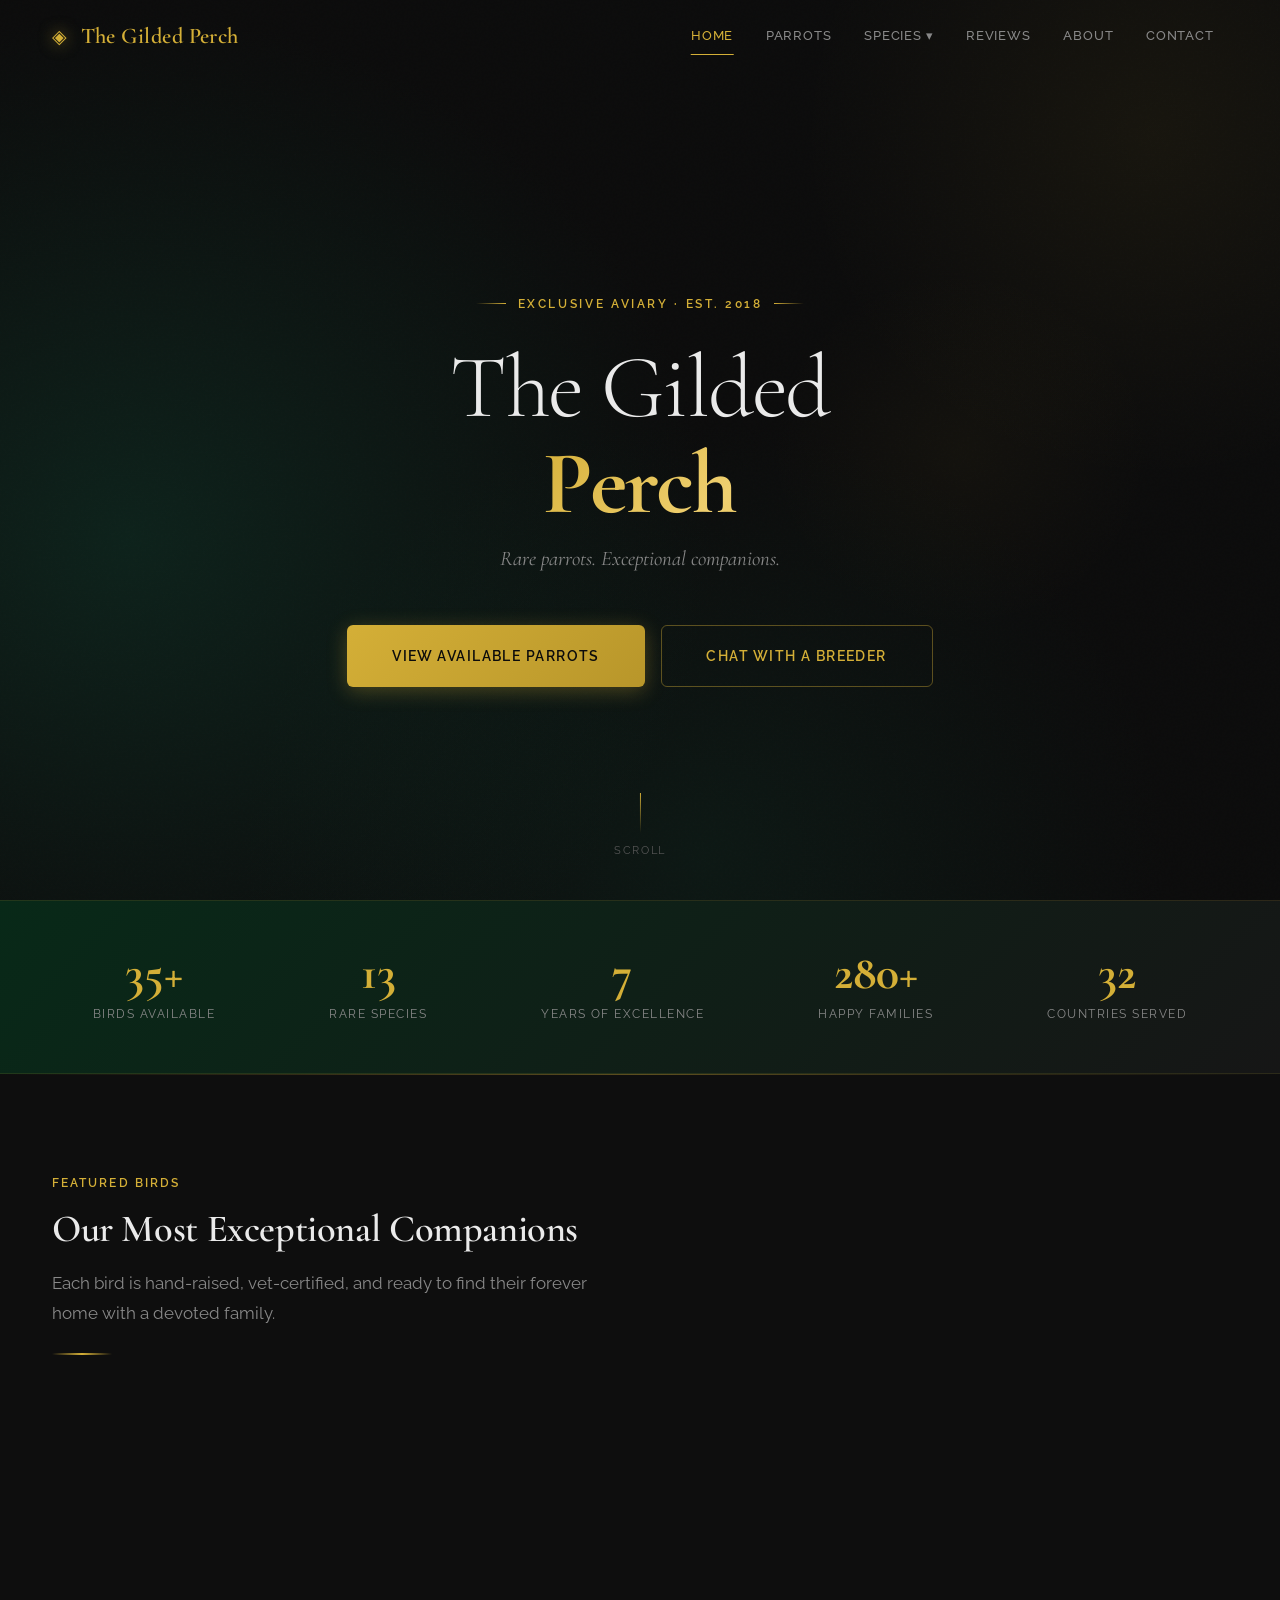
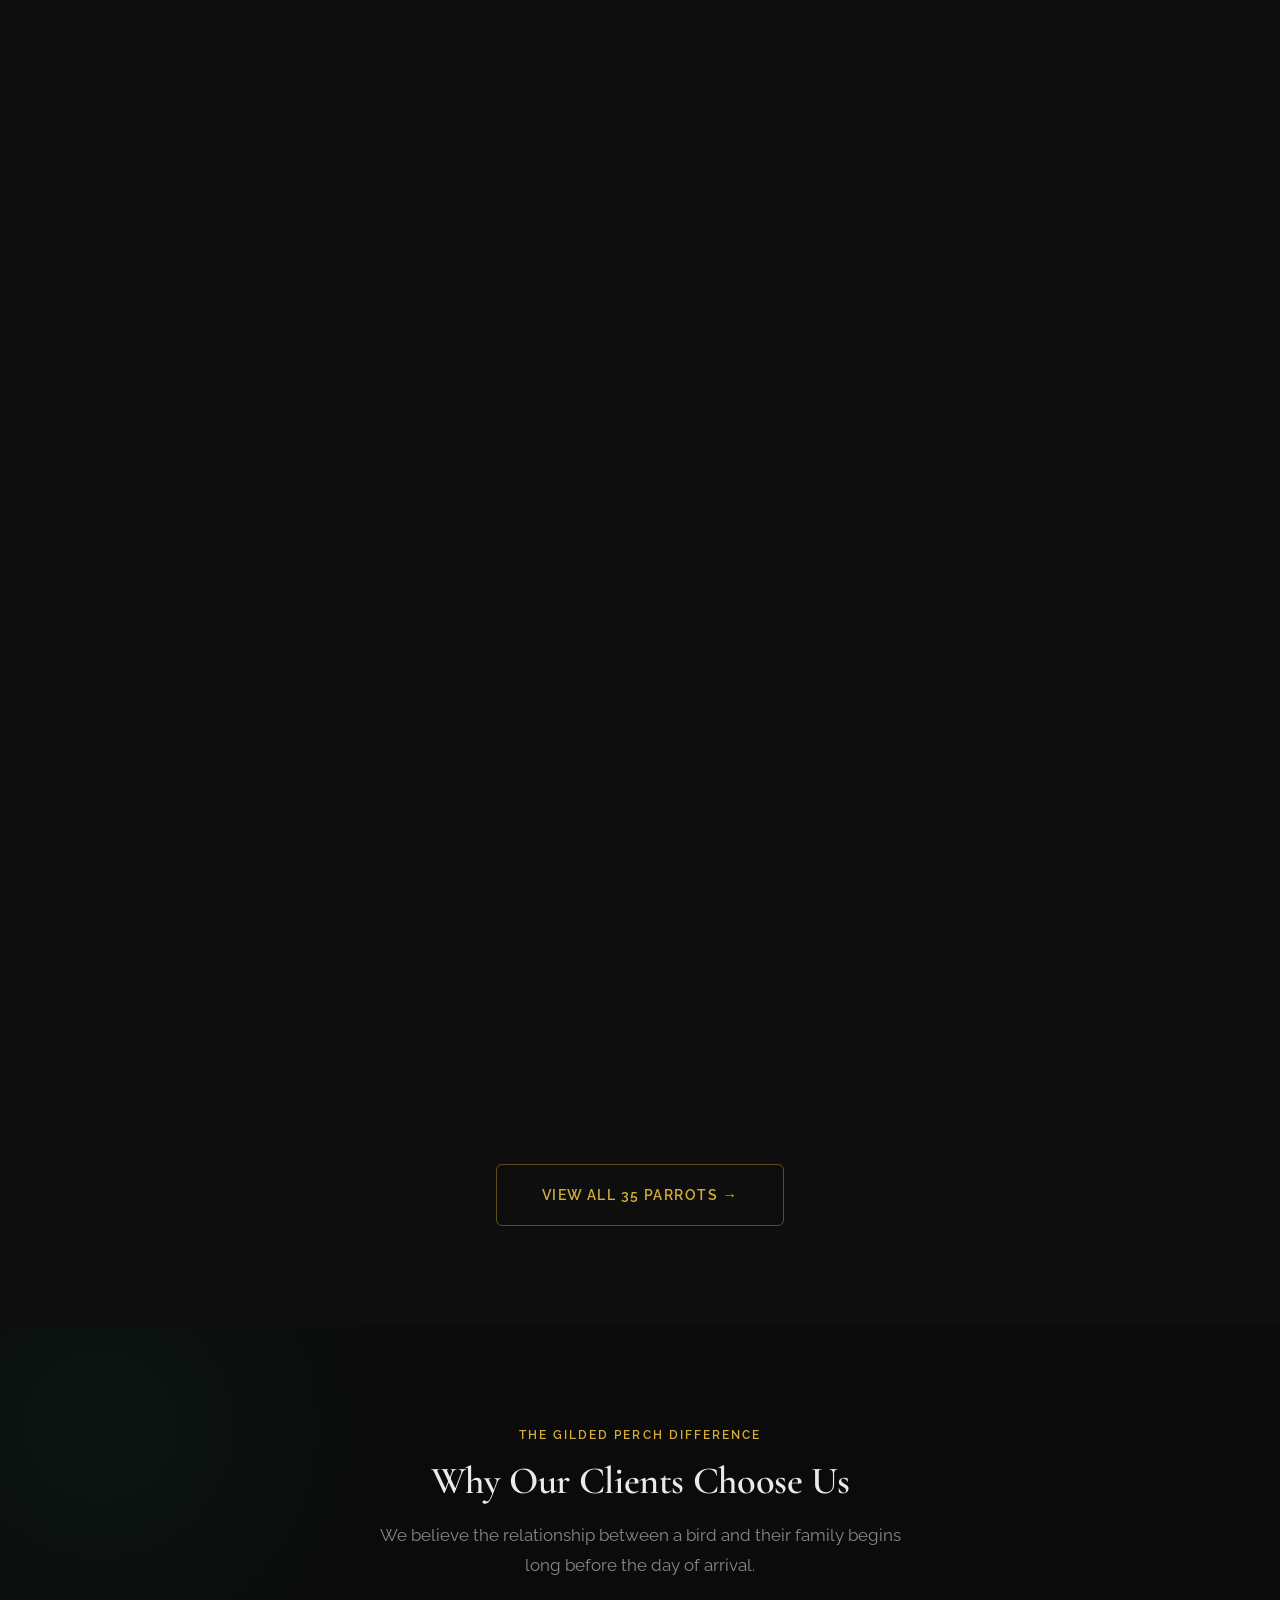
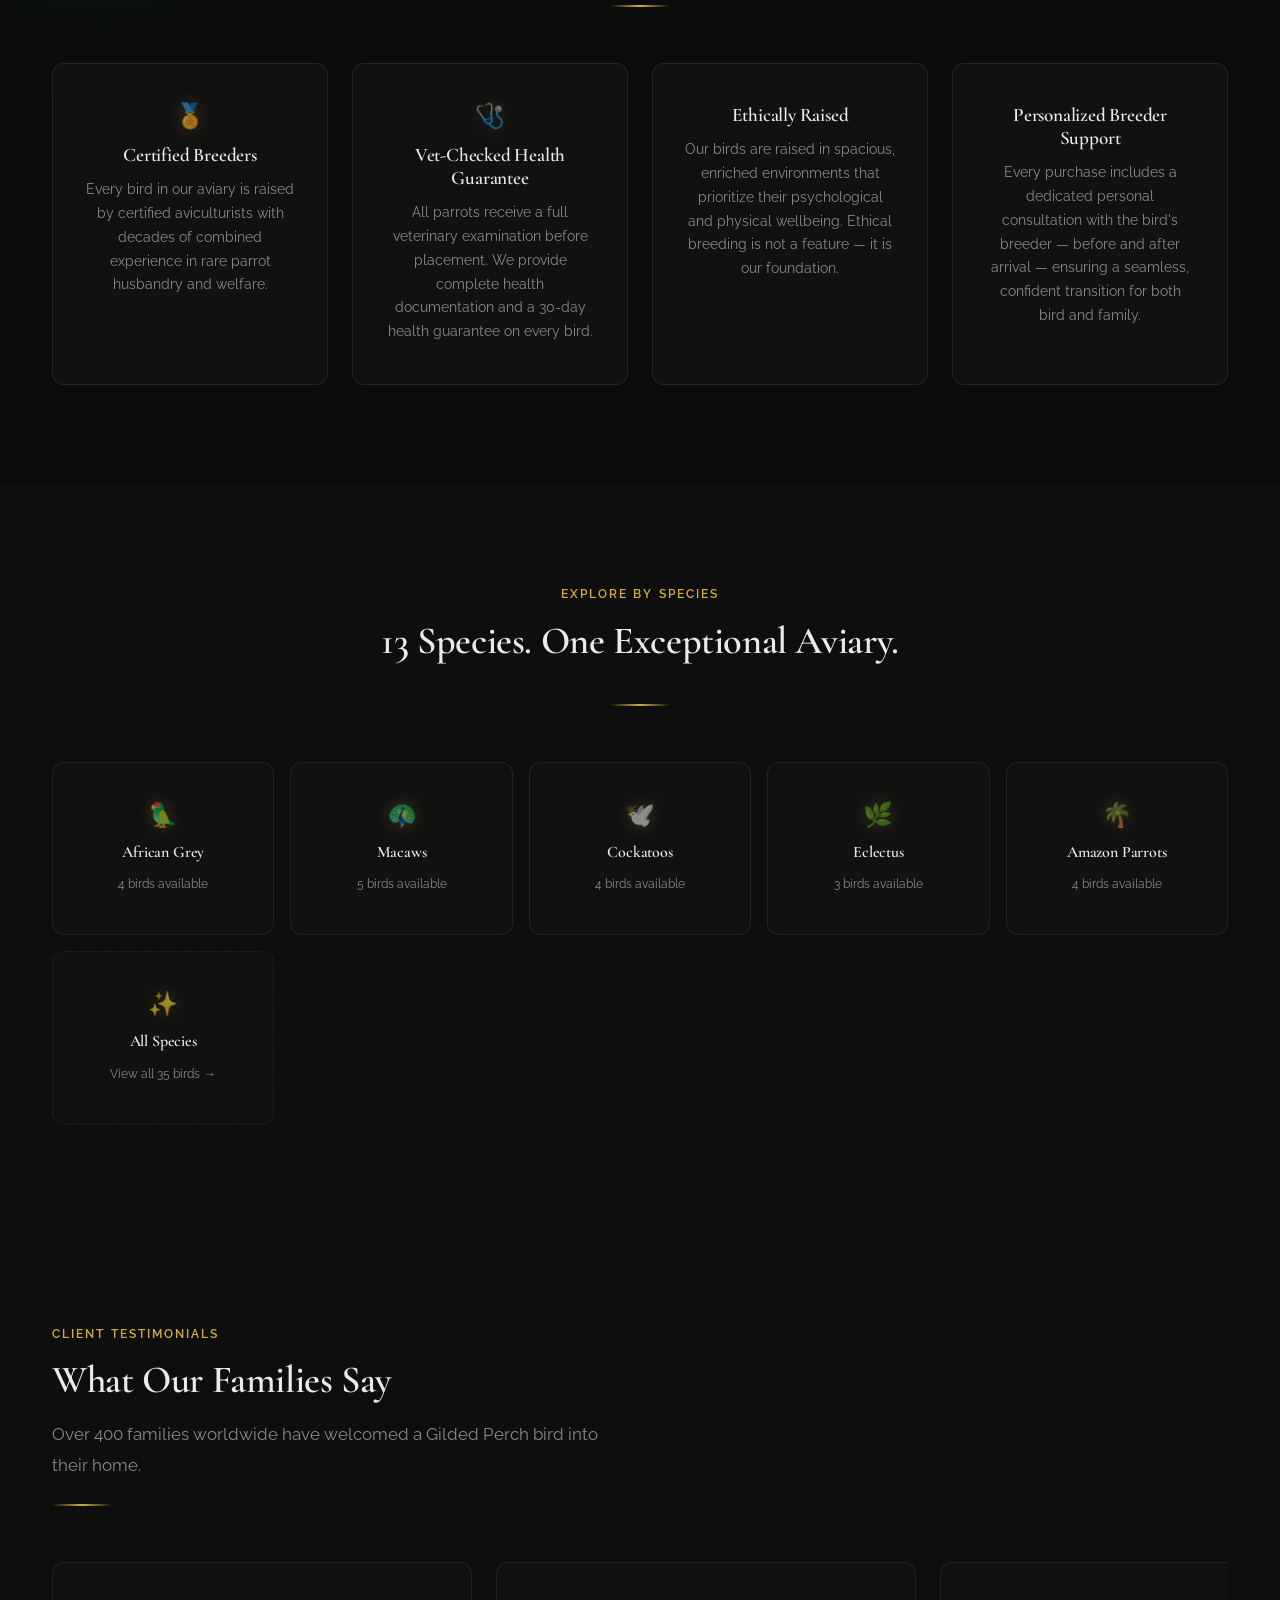
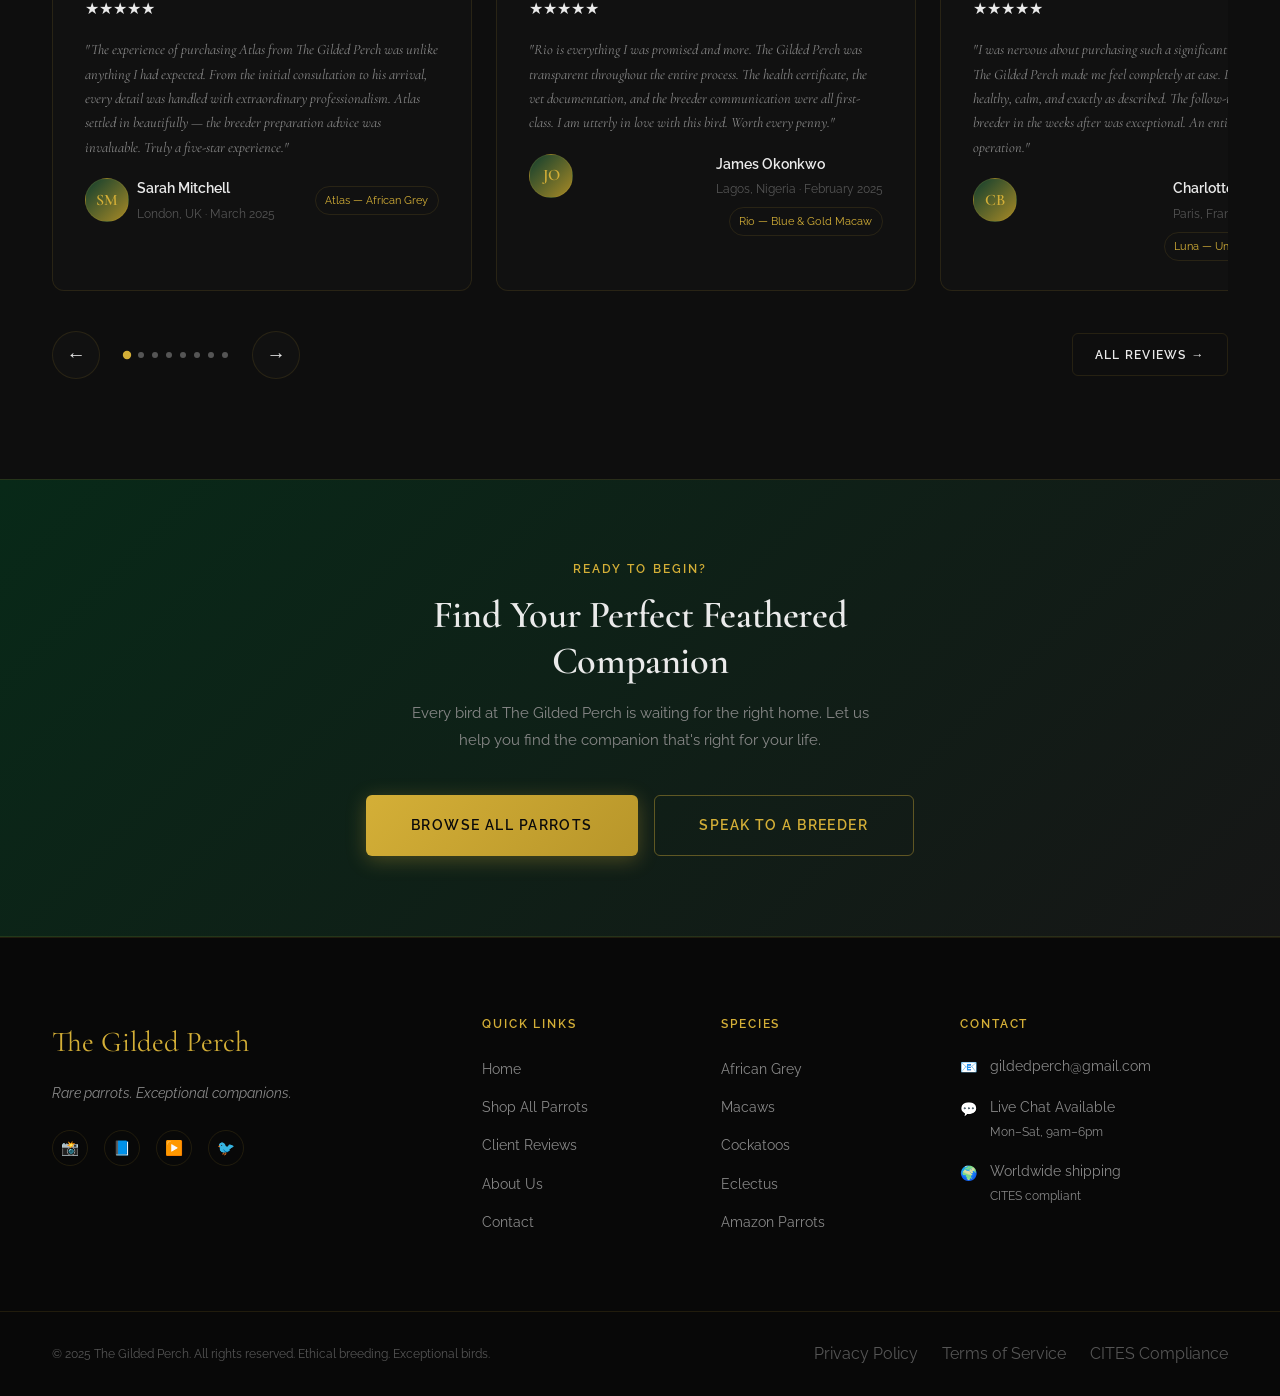
==== commit 2c5ed3e6: "Add files via upload" ====
--- a/index.html
+++ b/index.html
@@ -42,7 +42,7 @@
 <nav class="nav" id="navbar" role="navigation" aria-label="Main navigation">
   <div class="nav-container">
     <a href="index.html" class="nav-logo" aria-label="The Gilded Perch Home">
-      <span class="logo-icon" aria-hidden="true">🦜</span>
+      <span class="logo-icon" aria-hidden="true">&#9672;</span>
       <span class="logo-text">The Gilded Perch</span>
     </a>
     <ul class="nav-links" id="navLinks" role="menubar">
@@ -183,13 +183,11 @@
         <p>All parrots receive a full veterinary examination before placement. We provide complete health documentation and a 30-day health guarantee on every bird.</p>
       </div>
       <div class="why-card reveal stagger-3">
-        <span class="why-icon" aria-hidden="true">🌿</span>
-        <h3>Ethically Raised</h3>
+                <h3>Ethically Raised</h3>
         <p>Our birds are raised in spacious, enriched environments that prioritize their psychological and physical wellbeing. Ethical breeding is not a feature — it is our foundation.</p>
       </div>
       <div class="why-card reveal stagger-4">
-        <span class="why-icon" aria-hidden="true">💬</span>
-        <h3>Personalized Breeder Support</h3>
+                <h3>Personalized Breeder Support</h3>
         <p>Every purchase includes a dedicated personal consultation with the bird's breeder — before and after arrival — ensuring a seamless, confident transition for both bird and family.</p>
       </div>
     </div>
@@ -315,7 +313,7 @@
         <h4>Contact</h4>
         <div class="footer-contact-item">
           <span class="icon">📧</span>
-          <span>hello@gildedperch.com</span>
+          <span>gildedperch@gmail.com</span>
         </div>
         <div class="footer-contact-item">
           <span class="icon">💬</span>
--- a/css/style.css
+++ b/css/style.css
@@ -2174,3 +2174,49 @@
 /* CTA band with dual buttons */
 .cta-band-btns { display: flex; gap: 1rem; flex-wrap: wrap; }
 
+
+/* ══ SOCIAL ICONS SVG ═══════════════════════════════════════ */
+.footer-social { display: flex; gap: 1rem; margin-top: 1rem; }
+.social-link {
+  display: flex; align-items: center; justify-content: center;
+  width: 36px; height: 36px;
+  border: 1px solid var(--border);
+  border-radius: 50%;
+  color: var(--text-muted);
+  text-decoration: none;
+  transition: all var(--transition);
+}
+.social-link:hover { border-color: var(--accent); color: var(--accent); }
+.social-link svg { display: block; }
+.sr-only {
+  position: absolute; width: 1px; height: 1px;
+  padding: 0; margin: -1px; overflow: hidden;
+  clip: rect(0,0,0,0); white-space: nowrap; border: 0;
+}
+
+/* ══ WHY-ICON NUMBERS ════════════════════════════════════════ */
+.why-icon {
+  font-family: var(--font-heading);
+  font-size: 1.5rem;
+  color: var(--accent);
+  opacity: 0.6;
+  margin-bottom: 1rem;
+  line-height: 1;
+}
+
+/* ══ LOGO ICON ═══════════════════════════════════════════════ */
+.logo-icon {
+  font-size: 1.2rem;
+  color: var(--accent);
+  margin-right: 0.25rem;
+}
+
+/* ══ CARE / VALUE / CERT ICONS ══════════════════════════════ */
+.care-icon, .value-icon, .cert-icon {
+  font-family: var(--font-heading);
+  font-size: 1.4rem;
+  color: var(--accent);
+  opacity: 0.5;
+  margin-bottom: 0.75rem;
+  line-height: 1;
+}
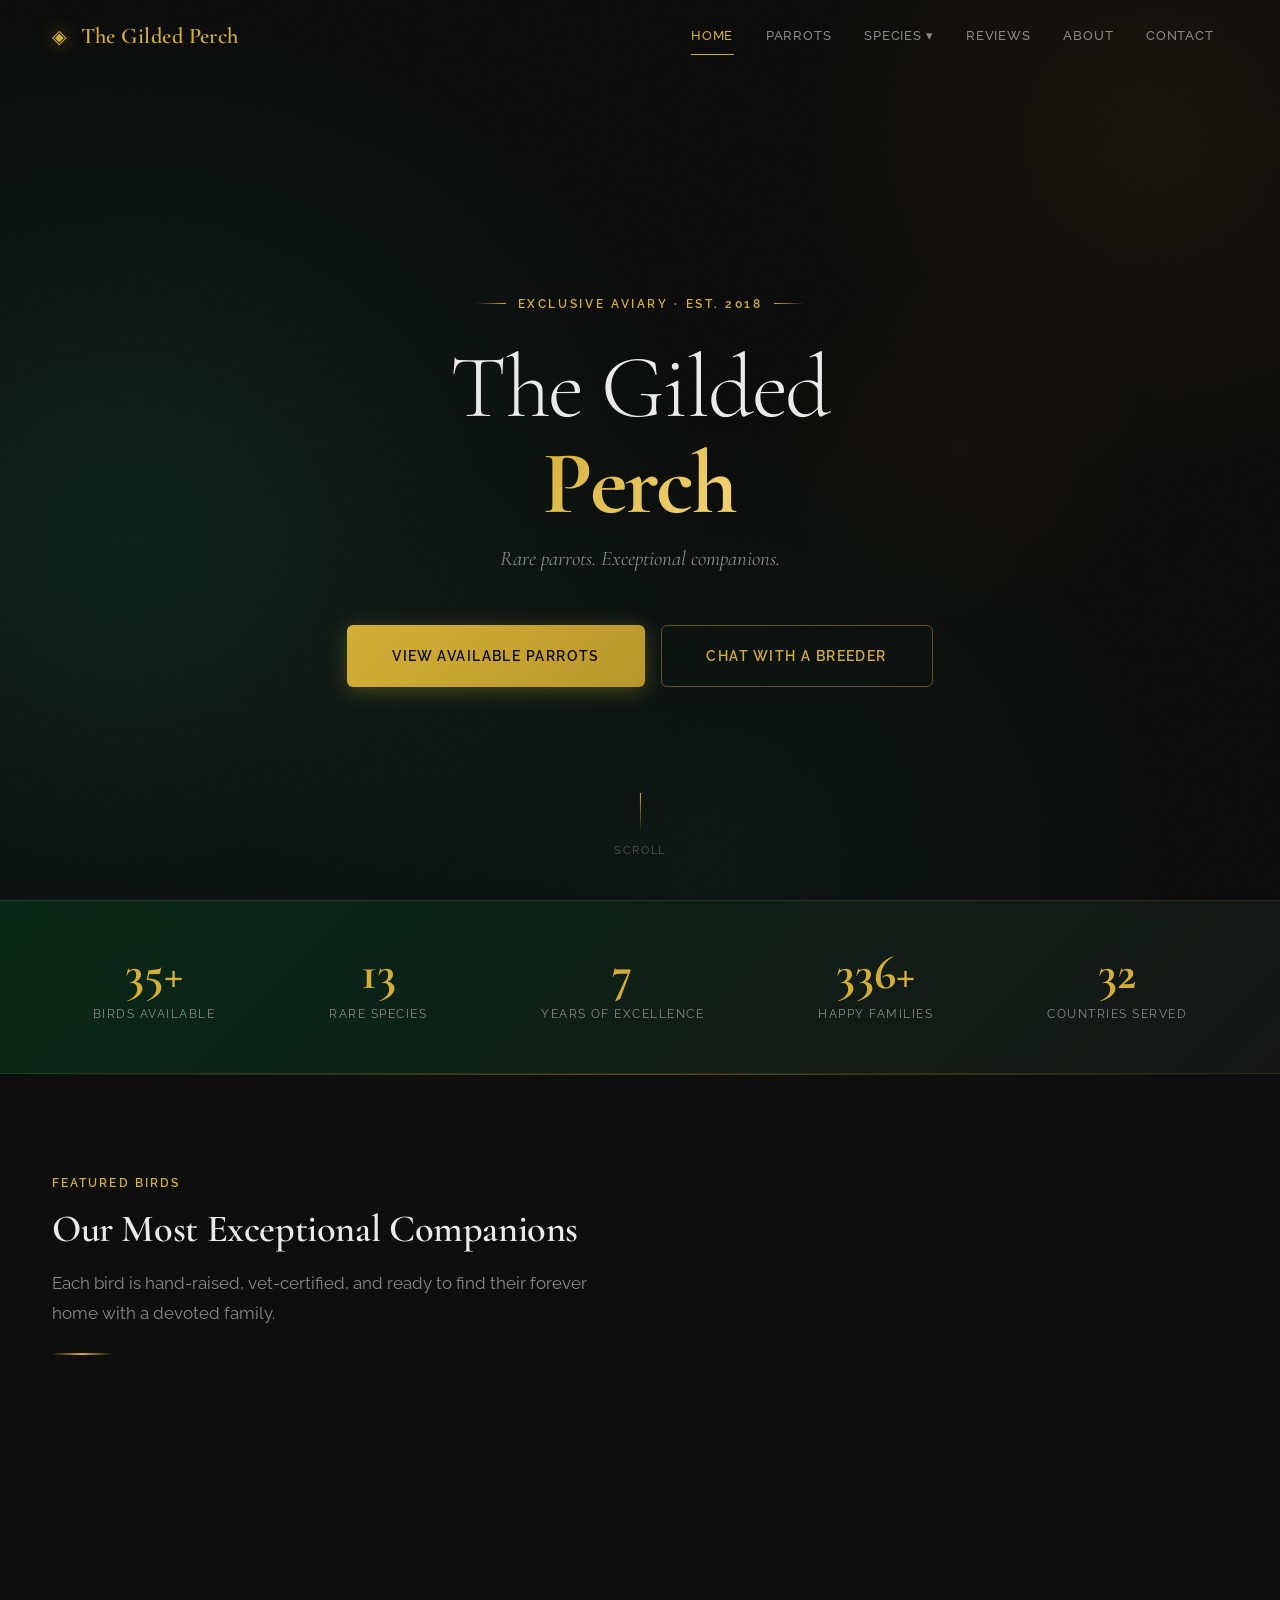
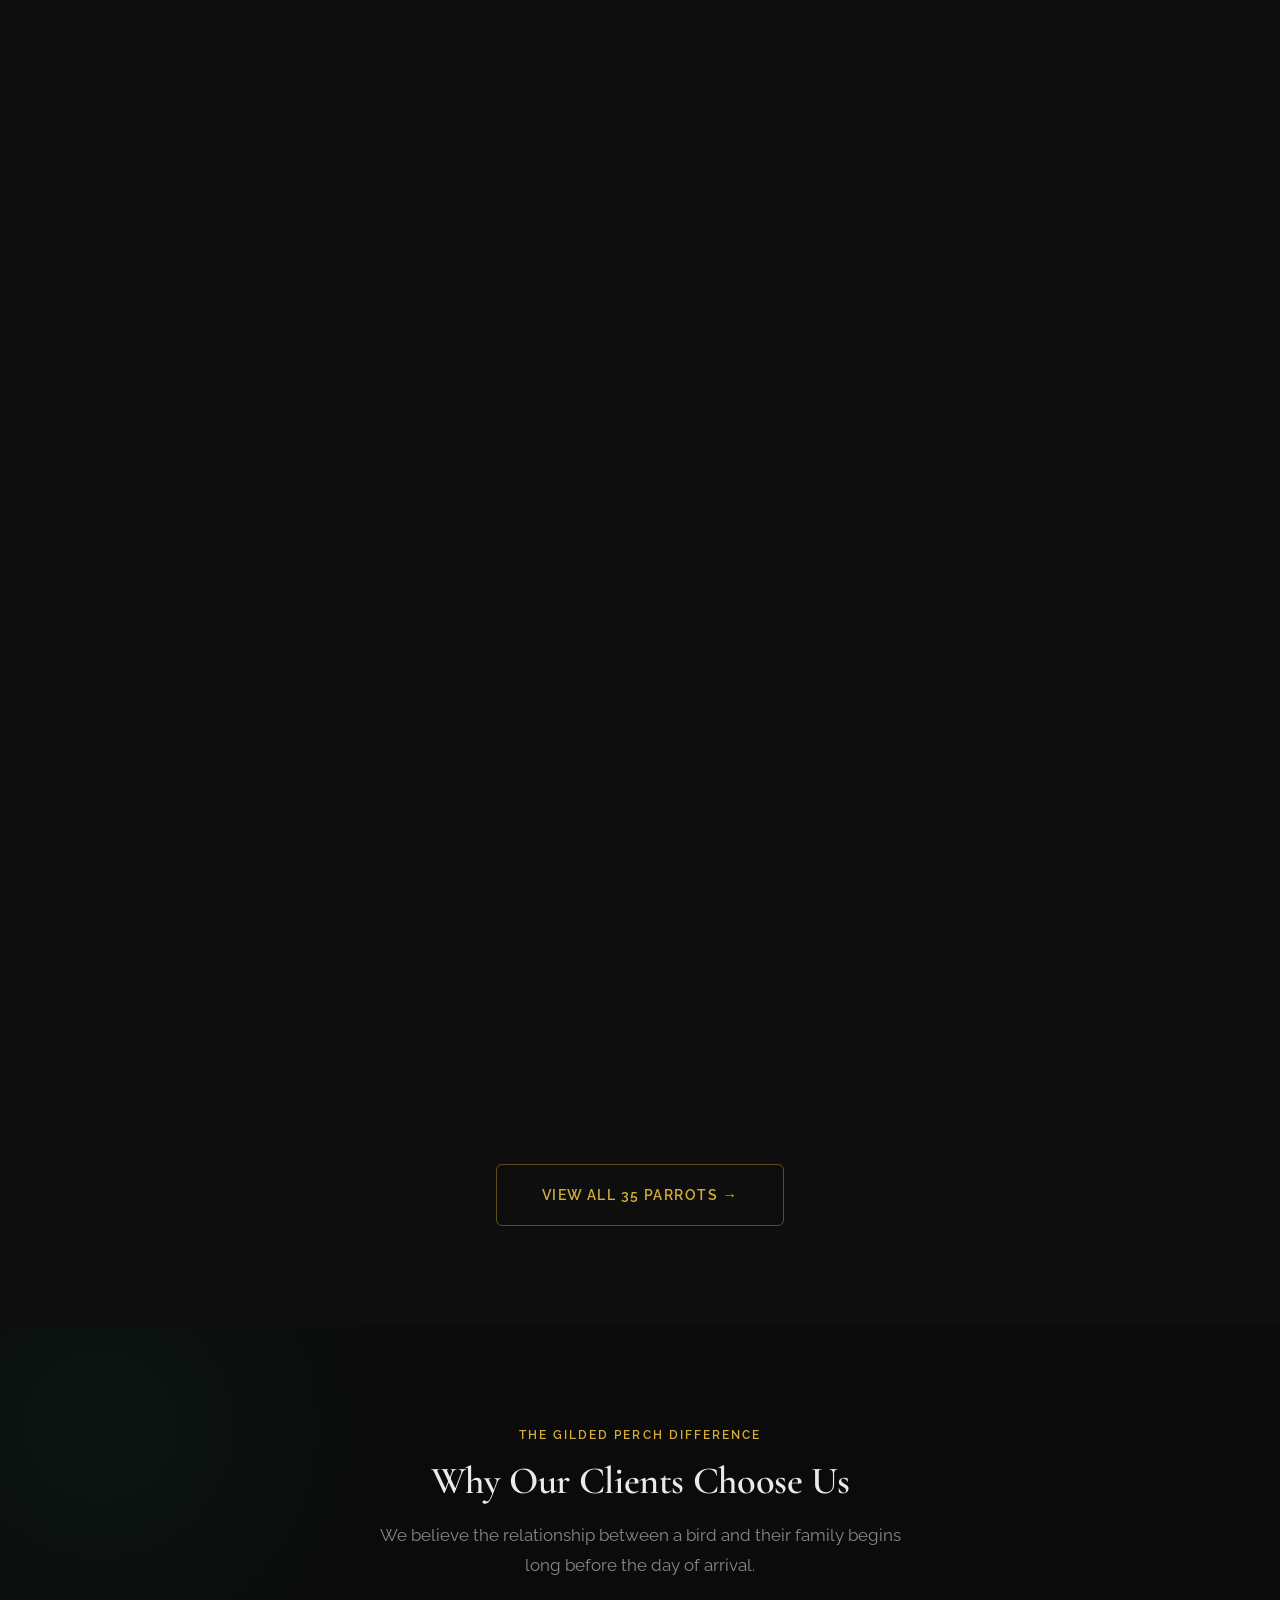
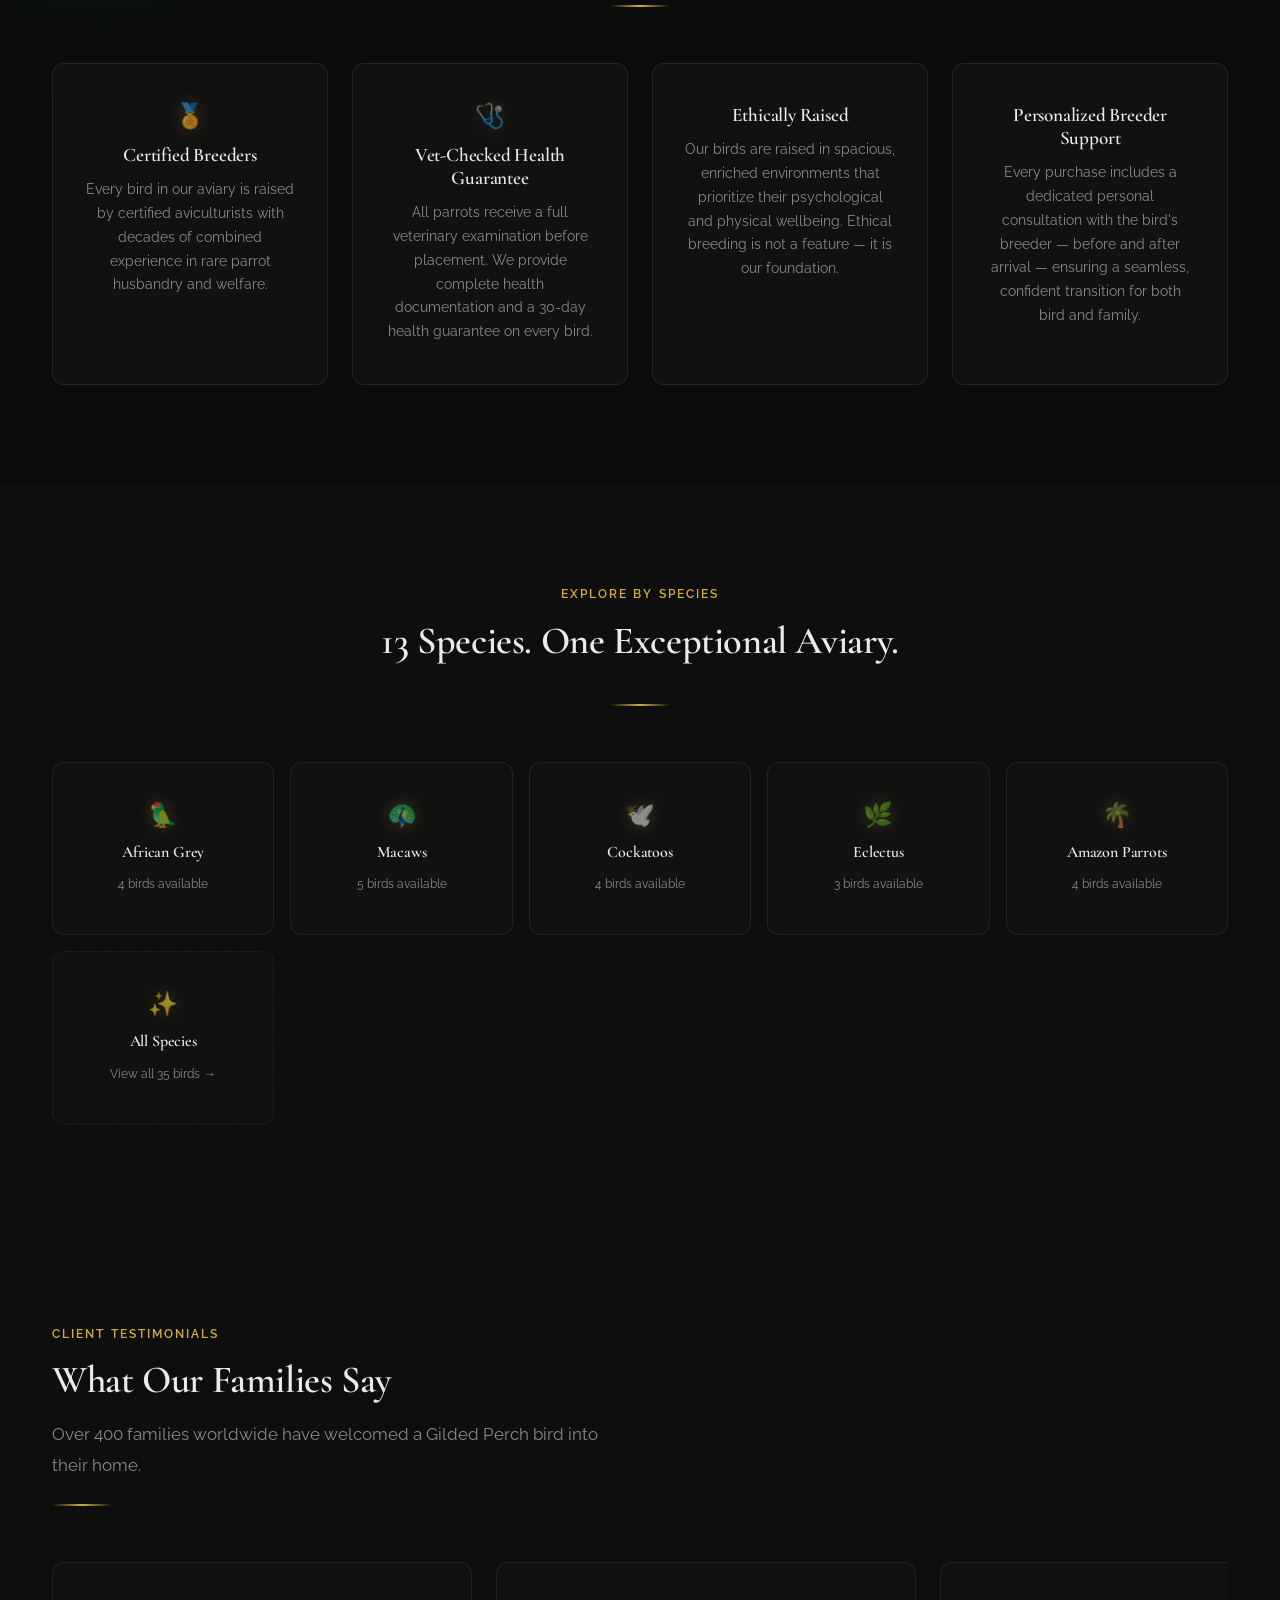
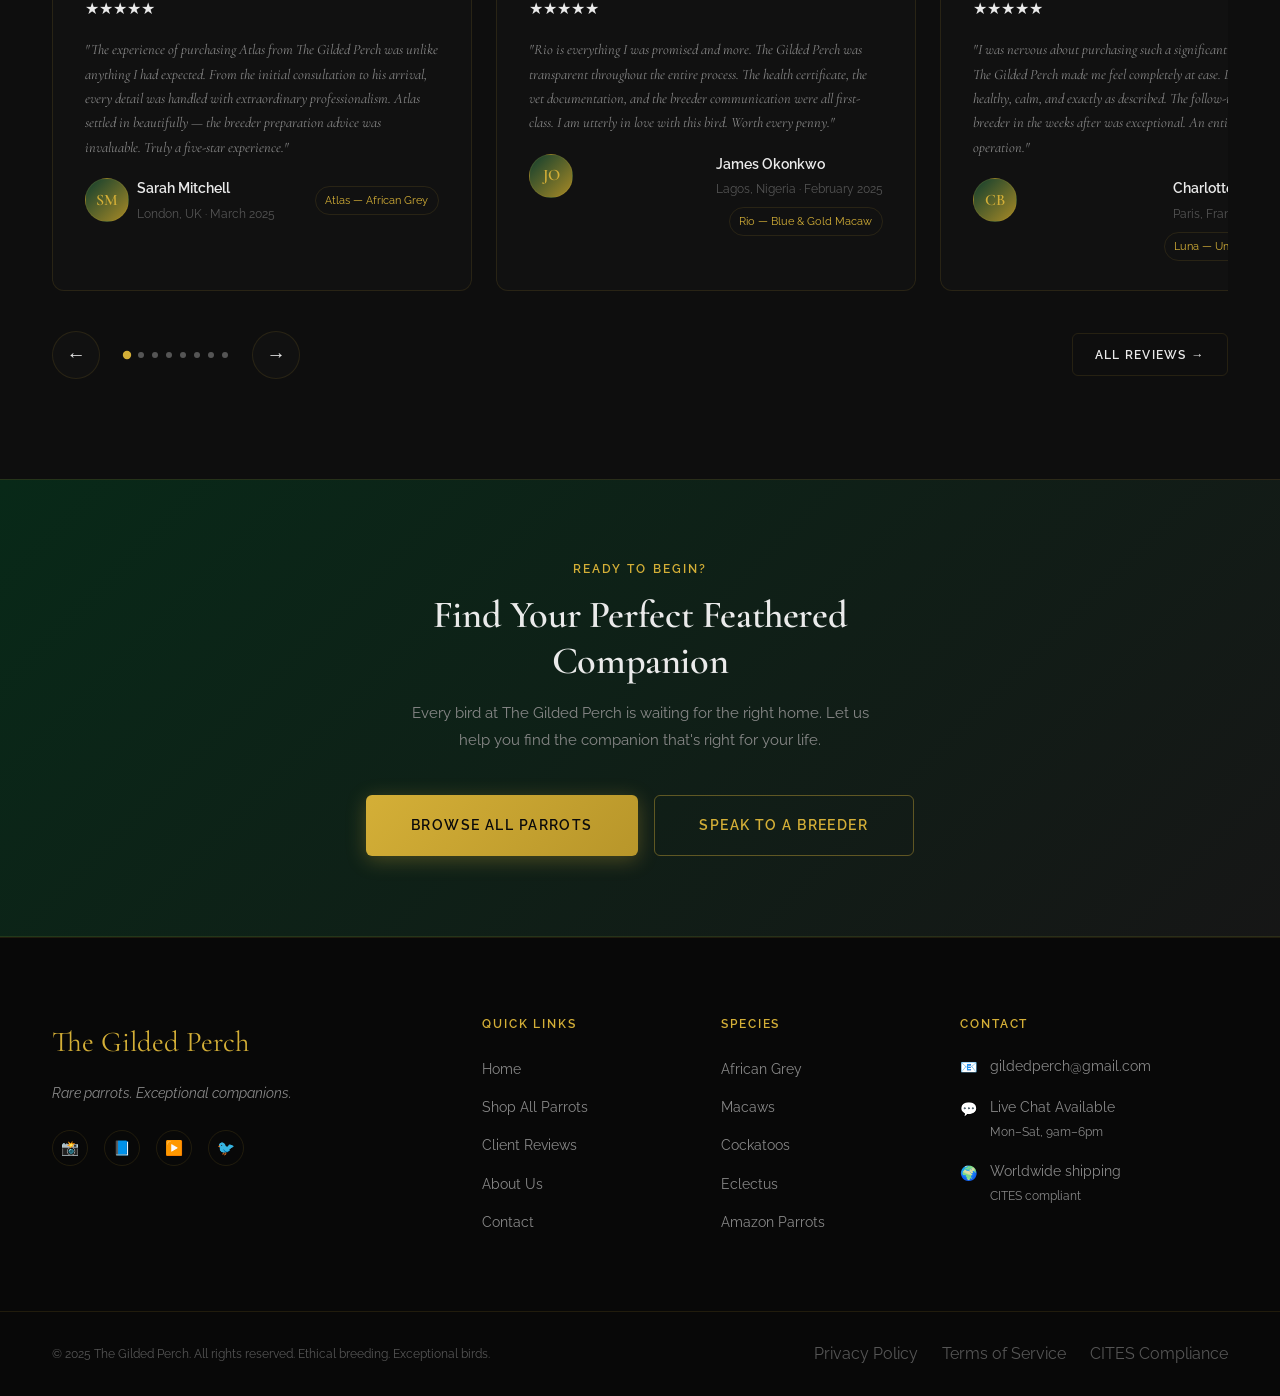
==== commit 1abe4cec: "Add files via upload" ====
--- a/index.html
+++ b/index.html
@@ -26,7 +26,7 @@
     (function(){
       var s1=document.createElement("script"),s0=document.getElementsByTagName("script")[0];
       s1.async=true;
-      s1.src='https://embed.tawk.to/69b69d5e1ff85f1c36fe4cf3/default';
+      s1.src='https://embed.tawk.to/69b69d5e1ff85f1c36fe4cf3/1jjoldf92';
       s1.charset='UTF-8';
       s1.setAttribute('crossorigin','*');
       s0.parentNode.insertBefore(s1,s0);
